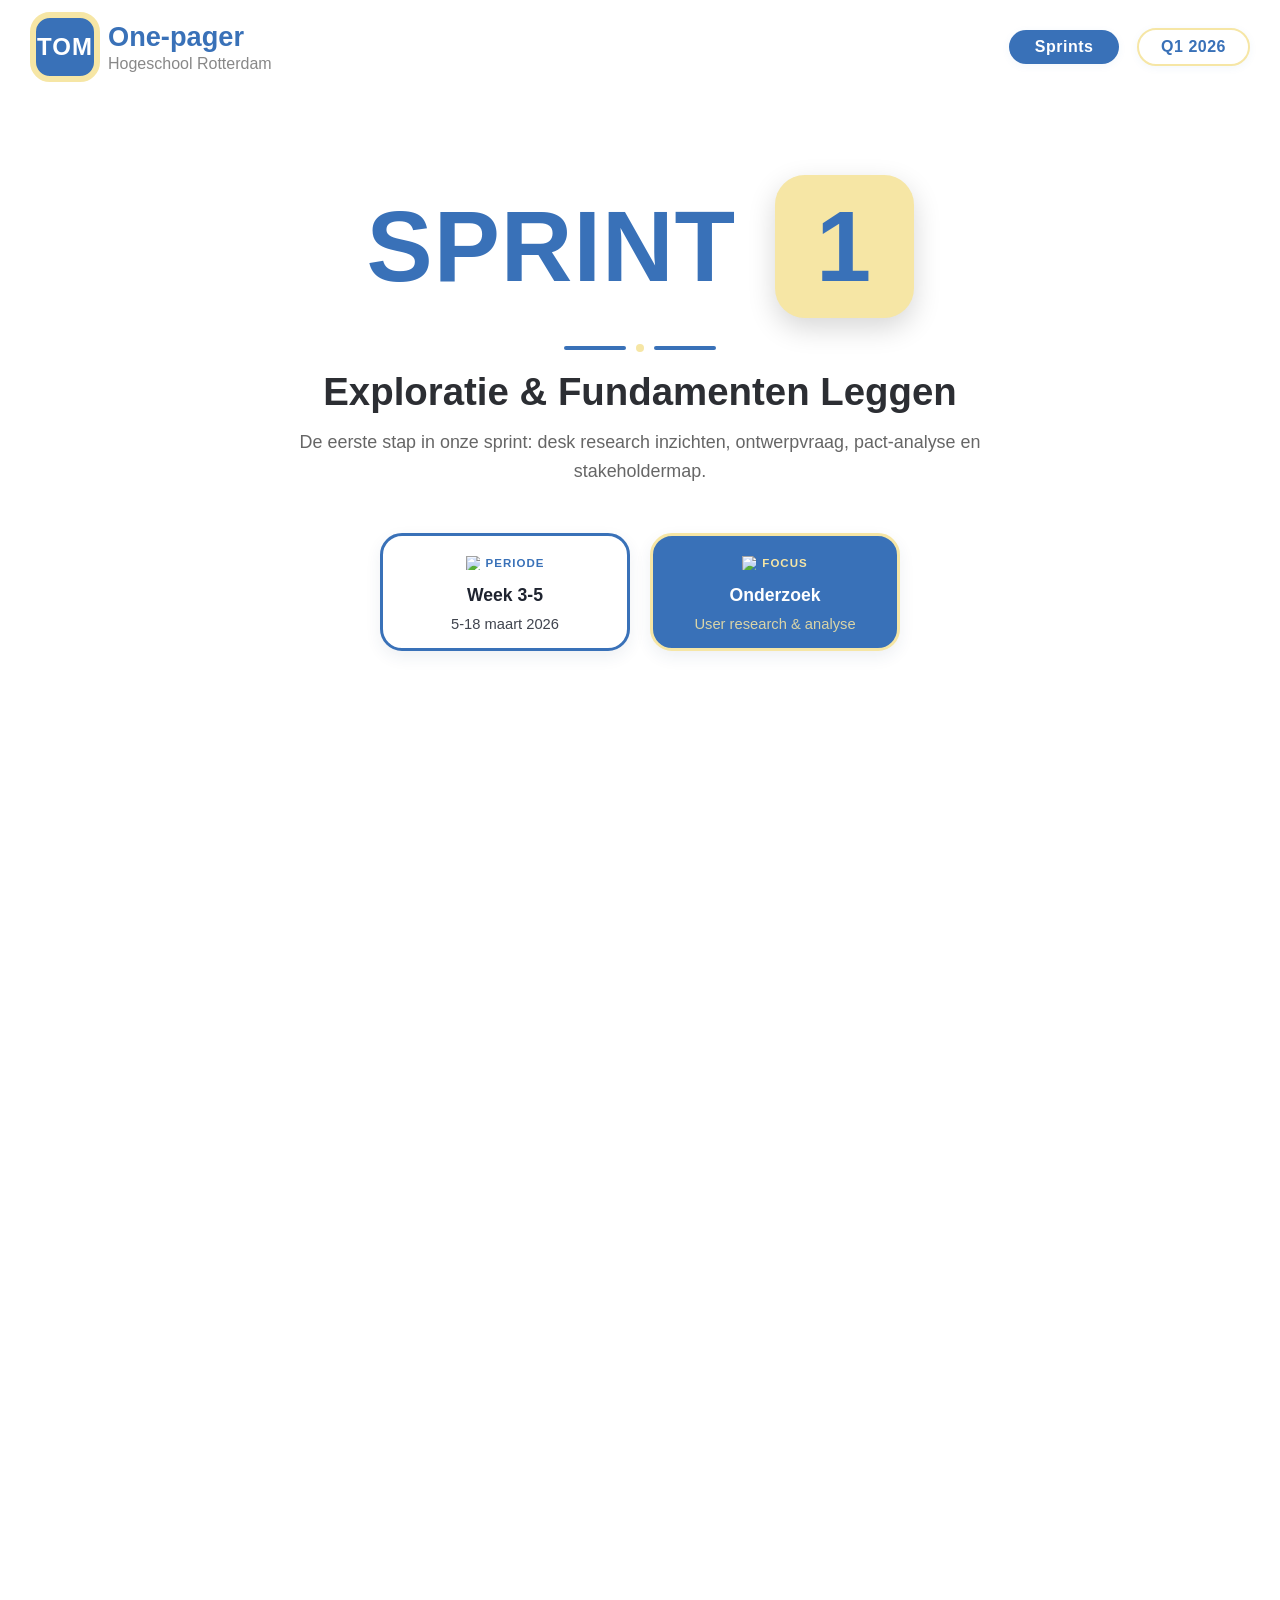
==== Sprints/sprint_1.html @ fa03a31e "footer" ====
<!DOCTYPE html>
<html lang="nl">
<head>
	<meta charset="UTF-8">
	<meta name="viewport" content="width=device-width, initial-scale=1.0">
	<title>Sprint 1</title>
    <script src="../sprint-dropdown.js" defer></script>
    <script src="../header-scroll.js" defer></script>
	<link rel="stylesheet" href="../style.css">
</head>
<body class="sprint-hero-page">
	 <header class="top-header sticky">
            <div class="header-content new-header">
                <a href="../index.html" class="logo-badge">
                    <div class="logo-square">
                        <span class="logo-text">TOM</span>
                    </div>
                </a>
                <div class="header-title-group">
                    <span class="header-title">One-pager</span>
                    <span class="header-subtitle">Hogeschool Rotterdam</span>
                </div>
                <div class="header-badges ">
                    <div class="dropdown">
                        <button class="badge badge-blue" id="sprintDropdownBtn">Sprints</button>
                        <div id="sprintDropdownMenu" class="dropdown-menu">
                            <a href="sprint_1.html" class="dropdown-item">Sprint 1</a>
                            <a href="sprint_2.html" class="dropdown-item">Sprint 2</a>
                            <a href="sprint_3.html" class="dropdown-item">Sprint 3</a>
                            <a href="sprint_4.html" class="dropdown-item">Sprint 4</a>
                            <a href="sprint_5.html" class="dropdown-item">Sprint 5</a>
                        </div>
                    </div>
                    <span class="badge badge-yellow">Q1 2026</span>
                </div>
            </div>
        </header>
    <main>
        <section class="sprint-hero">
            <h1 class="sprint-title">SPRINT <span class="sprint-title-chip">1</span></h1>
            <div class="sprint-divider" aria-hidden="true">
                <span></span>
                <i></i>
                <span></span>
            </div>
            <h2 class="sprint-subtitle">Exploratie &amp; Fundamenten Leggen</h2>
            <p class="sprint-description">De eerste stap in onze sprint: desk research inzichten, ontwerpvraag, pact-analyse en stakeholdermap.</p>

            <div class="sprint-cards">
                <article class="sprint-card sprint-card-period">
                    <p class="sprint-card-label highlight-blue">
                        <img src="../images/icons/Container_afspraken_secondairy.png" alt="Periode icoon" class="sprint-card-label-icon">
                        Periode
                    </p>
                    <p class="sprint-card-value">Week 3-5</p>
                    <p class="sprint-card-note">5-18 maart 2026</p>
                </article>

                <article class="sprint-card sprint-card-focus">
                    <p class="sprint-card-label highlight-yellow">
						<img src="../images/icons/Container_rocket_secondairy.png" alt="Focus icoon" class="sprint-card-label-icon">
						Focus
					</p>
                    <p class="sprint-card-value">Onderzoek</p>
                    <p class="sprint-card-note highlight-yellow">User research &amp; analyse</p>
                </article>
            </div>
        </section>

		<!-- Ontwerpvraag Section -->
		<section class="design-question-section">
			<div class="dq-outer">
				<div class="dq-card">
					<span class="dq-label"><strong>ONTWERPVRAAG</strong></span>
					<p>Hoe kunnen we laaggeletterde migranten, tussen de 25 en 45 jaar, ondersteunen bij het sollicitatieproces?</p>
				</div>
			</div>
		</section>

        <!-- Scope & Sprintdoel Section -->
        <section class="scope-section">
            <h2 class="section-title">Scope & Sprintdoel</h2>

            <div class="scope-grid">
                <div class="scope-card scope-in">
                    <div class="scope-header">
                        <span class="scope-badge in">✔</span>
                        <span class="scope-title">Binnen scope</span>
                    </div>
                    <ul class="scope-list">
                        <li><span class="scope-icon in">✔</span>Functionaliteit A ontwikkelen</li>
                        <li><span class="scope-icon in">✔</span>User research uitvoeren</li>
                        <li><span class="scope-icon in">✔</span>Prototype maken</li>
                        <li><span class="scope-icon in">✔</span>Design systeem opzetten</li>
                    </ul>
                </div>

                <div class="scope-card scope-out">
                    <div class="scope-header">
                        <span class="scope-badge out">✕</span>
                        <span class="scope-title">Buiten scope</span>
                    </div>
                    <ul class="scope-list">
                        <li><span class="scope-icon out">✕</span>Volledige implementatie </li>
                        <li><span class="scope-icon out">✕</span>Backend integratie</li>
                        <li><span class="scope-icon out">✕</span>Marketing materiaal</li>
                        <li><span class="scope-icon out">✕</span>Deployment naar productie</li>
                    </ul>
                </div>
            </div>
        </section>

        <!-- Pactanalyse Section -->
        <section class="pactanalyse-section">
            <h2 class="section-title">Pactanalyse</h2>
            <div class="pactanalyse-image-fullwidth">
                <img src="../Images/Packtanalyse.png" alt="Pactanalyse afbeelding" class="pactanalyse-img-fullwidth">
            </div>
        </section>
    </main>
    
    <!-- Footer -->
    <footer class="footer-info">
        <div class="footer-info-cards">
            <div class="footer-info-card">
                <span class="footer-info-label">TEAMNAAM</span>
                <span class="footer-info-value">Team TOM</span>
            </div>
            <div class="footer-info-card">
                <span class="footer-info-label">OPDRACHT</span>
                <span class="footer-info-value">Digitale Sociale Innovatie</span>
            </div>
            <div class="footer-info-card">
                <span class="footer-info-label">CONTACT</span>
                <span class="footer-info-value">Fanuel Hadgu - 1087006@hr.nl</span>
            </div>
        </div>
    </footer>
</body>
</html>
---- style.css ----
/* Footer info cards */
.footer-info {
    width: 100%;
    display: flex;
    justify-content: center;
    align-items: flex-end;
    margin: 60px 0 0 0;
    background: #f7f7f9;
    padding: 40px 0 30px 0;
    box-sizing: border-box;
}
.footer-info-cards {
    display: flex;
    gap: 10vw;
    justify-content: center;
    align-items: stretch;
    width: 100%;
    max-width: 1100px;
}
.footer-info-card {
    background: #fff;
    border: 2px solid #3971B8;
    border-radius: 18px;
    box-shadow: 0 2px 12px rgba(57,113,184,0.08);
    padding: 14px 22px 12px 22px;
    min-width: 170px;
    flex: 1 1 0;
    display: flex;
    flex-direction: column;
    align-items: flex-start;
    justify-content: center;
    font-size: 1.05rem;
    position: relative;
    transition: box-shadow 0.2s;
    max-width: 220px;
}
@media (max-width: 900px) {
    .footer-info-cards {
        flex-direction: column;
        gap: 18px;
        align-items: center;
    }
    .footer-info-card {
        min-width: 180px;
        width: 100%;
        max-width: 500px;
        align-items: center;
        text-align: center;
    }
}

.footer-info-label {
    font-size: 0.92rem;
    color: #3971B8;
    font-weight: 700;
    letter-spacing: 1px;
    text-transform: uppercase;
    margin-bottom: 6px;
    display: block;
}
.footer-info-value {
    color: #222;
    font-weight: 500;
    margin-bottom: 0;
}
@media (max-width: 900px) {
    .footer-info-cards {
        flex-direction: column;
        gap: 18px;
        align-items: center;
    }
    .footer-info-card {
        min-width: 180px;
        width: 100%;
        align-items: center;
        text-align: center;
    }
}
/* Pactanalyse image full width */
.pactanalyse-image-fullwidth {
    width: 100%;
    display: flex;
    justify-content: center;
    align-items: center;
    background: #f5f5f5;
    padding: 0;
    margin: 40px 0 60px 0;
    box-sizing: border-box;
}
.pactanalyse-img-fullwidth {
    width: 100%;
    max-width: 900px;
    height: auto;
    display: block;
    border-radius: 16px;
    box-shadow: 0 4px 24px rgba(0,0,0,0.12);
    transition: box-shadow 0.2s;
}
.pactanalyse-img-fullwidth:hover {
    box-shadow: 0 8px 32px rgba(0,0,0,0.18);
}
/* Pactanalyse image groot en centraal */
.pactanalyse-image-wrapper.pactanalyse-image-large {
    display: flex;
    justify-content: center;
    align-items: center;
    margin: 40px 0 60px 0;
}
.pactanalyse-img-large {
    max-width: 900px;
    width: 100%;
    height: auto;
    box-shadow: 0 4px 24px rgba(0,0,0,0.12);
    border-radius: 16px;
    transition: box-shadow 0.2s;
}
.pactanalyse-img-large:hover {
    box-shadow: 0 8px 32px rgba(0,0,0,0.18);
}
/* Pactanalyse Section Styling */
.pactanalyse-section {
    width: 100%;
    margin: 80px auto 0 auto;
    display: flex;
    flex-direction: column;
    align-items: center;
}
.pactanalyse-flex {
    display: flex;
    gap: 2rem;
    align-items: center;
    flex-wrap: wrap;
    width: 100%;
    justify-content: center;
}

.pactanalyse-image-wrapper {
    flex: 1 1 350px;
    min-width: 250px;
    max-width: 480px;
    text-align: right;
}
.pactanalyse-image-wrapper img {
    max-width: 100%;
    height: auto;
    box-shadow: 0 2px 12px rgba(0,0,0,0.08);
    border-radius: 8px;
}
@media (max-width: 900px) {
    .pactanalyse-flex {
        flex-direction: column;
        align-items: stretch;
    }
    .pactanalyse-image-wrapper, .pactanalyse-text {
        max-width: 100%;
        text-align: center;
    }
}
* {
    margin: 0;
    padding: 0;
    box-sizing: border-box;
}

body {
    font-family: -apple-system, BlinkMacSystemFont, 'Segoe UI', Roboto, Oxygen, Ubuntu, Cantarell, sans-serif;
    background: linear-gradient(135deg, #f5f5f5 0%, #fff 100%);
    min-height: 100vh;
    display: flex;
    flex-direction: column;
    align-items: center;
}


.top-header {
    width: 100%;
    margin-bottom: auto;
    background: transparent;
    margin-top: 0;
    transition: background 0.3s, box-shadow 0.3s;
}

.top-header.scrolled {
    background: rgba(235, 234, 234, 0.96);
    box-shadow: 0 2px 12px rgba(0,0,0,0.08);
}

.sticky {
  position: fixed;
  top: 0;
  width: 100%;
  padding: 12px 30px 0px 30px;
  z-index: 2;
}

.header-content.new-header {
    display: flex;
    align-items: center;
    justify-content: flex-start;
    padding: 0 0 24px 0;
    position: relative;
}

.logo-badge {
    display: flex;
    align-items: center;
    text-decoration: none;
}

.logo-square {
    width: 70px;
    height: 70px;
    background: #3971B8;
    border-radius: 20px;
    display: flex;
    align-items: center;
    justify-content: center;
    border: 6px solid #f6e6a5;
    box-sizing: border-box;
    margin-right: 8px;
}

.logo-text {
    color: #fff;
    font-size: 1.5rem;
    font-weight: 700;
    letter-spacing: 1px;
    font-family: inherit;
}

.header-title-group {
    display: flex;
    flex-direction: column;
    justify-content: center;
    margin-right: 32px;
}

.header-title {
    color: #3971B8;
    font-size: 1.7rem;
    font-weight: 700;
    margin-bottom: 0px;
}

.header-subtitle {
    color: #888;
    font-size: 1rem;
    margin-top: 2px;
}

.header-badges {
    display: flex;
    align-items: center;
    gap: 18px;
    margin-left: auto;
}

.dropdown-nav {
    display: inline-flex;
    vertical-align: middle;
}

.badge {
    padding: 8px 22px;
    border-radius: 22px;
    font-size: 1rem;
    font-weight: 600;
    min-width: 110px;
    box-shadow: 0 2px 8px rgba(57,113,184,0.06);
    letter-spacing: 0.5px;
    border: none;
}
.badge-blue {
    background: #3971B8;
    color: #fff;
    border: none;
}
.badge-yellow {
    background: #fff;
    color: #3971B8;
    border: 2px solid #f6e6a5;
}

/* Dropdown menu styling */
.dropdown-nav {
    position: absolute;
    top: 30px;
    right: 60px;
    z-index: 10;
}
.dropbtn {
    background-color: #3971B8;
    color: white;
    padding: 10px 18px;
    font-size: 16px;
    border: none;
    border-radius: 6px;
    cursor: pointer;
    font-weight: 600;
    box-shadow: 0 2px 8px rgba(57,113,184,0.08);
    transition: background 0.2s;
}
.dropbtn:hover, .dropbtn:focus {
    background-color: #285185;
}
.dropdown-content {
    display: none;
    position: absolute;
    background-color: #fff;
    min-width: 160px;
    box-shadow: 0 8px 16px rgba(57,113,184,0.12);
    border-radius: 6px;
    right: 0;
    margin-top: 8px;
}
.dropdown-content a {
    color: #3971B8;
    padding: 12px 16px;
    text-decoration: none;
    display: block;
    border-radius: 6px;
    transition: background 0.2s;
}
.dropdown-content a:hover {
    background-color: #f0f4fa;
}
.dropdown-nav:hover .dropdown-content, .dropdown-nav:focus-within .dropdown-content {
    display: block;
}


/* Oude logo-styling verwijderd, want vervangen door logo-square */

.header-text h2 {
    font-size: 32px;
    color: #3971B8;
    margin: 0;
    font-weight: 700;
}

.header-text p {
    font-size: 18px;
    color: #666;
    margin: 2px 0 0 0;
}

.hero-section {
    max-width: 750px;
    width: 100%;
    text-align: center;
    animation: fadeIn 0.6s ease-in-out;
    flex: 1;
    display: flex;
    flex-direction: column;
    align-items: center;
    justify-content: center;
    margin-top: 5%;
}
/* product vision styling */
.product-vision {
    max-width: 1100px;
    width: 100%;
    margin: 100px auto;
}

.pv-header {
    display: flex;
    align-items: baseline;
    gap: 12px;
    margin-bottom: 20px;
}

.pv-sprint {
    background: #f6e6a5;
    color: #222;
    font-weight: 600;
    padding: 4px 10px;
    border-radius: 8px;
    font-size: 14px;
}

/* Informational box with blue border used under Productvisie */
.info-box {
  background: #fff;
  border: 2px solid #3971B8;
  border-radius: 12px;
  padding: 25px 30px;
  color: #333;
  line-height: 1.8;
  margin-top: 18px;
  box-shadow: 0 6px 18px rgba(57,113,184,0.06);
}

.info-box .box-header {
  display: inline-block;
  color: #3971B8;
  font-weight: 700;
  padding: 0;
  margin-bottom: 12px;
}

.info-box .box-header::before {
  content: '';
  display: inline-block;
  width: 10px;
  height: 10px;
  background-color: #3971B8;
  border-radius: 50%;
  margin-right: 8px;
  vertical-align: middle;
}

.info-box .box-header.yellow-dot::before {
  background-color: #f5c842;
}

.info-box .box-header.with-arrow::before {
  content: '→';
  font-size: 18px;
  width: auto;
  height: auto;
  background-color: transparent;
  border-radius: 0;
  margin-right: 10px;
  color: #3971B8;
  vertical-align: text-bottom;
}

.info-boxes-grid {
  display: grid;
  grid-template-columns: 1fr 1fr;
  grid-template-rows: auto auto;
  gap: 40px;
  margin-bottom: 0;
}

.info-boxes-grid .info-box:first-child {
  grid-column: 1;
  grid-row: 1 / 3;
}

.info-boxes-grid .info-box:nth-child(2) {
  grid-column: 2;
  grid-row: 1;
}

.info-boxes-grid .info-box:nth-child(3) {
  grid-column: 2;
  grid-row: 2;
}

/* Scope & Sprintdoel Section */
.scope-section {
    max-width: 1100px;
    width: 100%;
    margin: 80px auto;
    text-align: center;
}

.scope-grid {
    display: grid;
    grid-template-columns: repeat(2, 1fr);
    gap: 32px;
    margin-top: 30px;
}

.scope-card {
    background: #fff;
    border: 2px solid;
    border-radius: 20px;
    padding: 28px 30px;
    box-shadow: 0 6px 18px rgba(57, 113, 184, 0.06);
}

.scope-card.scope-in {
    border-color: #3971B8;
}

.scope-card.scope-out {
    border-color: #d9d9d9;
}

.scope-header {
    display: flex;
    align-items: center;
    margin-bottom: 18px;
}

.scope-title {
    font-size: 1.6rem;
    font-weight: 700;
    margin-left: 5px;
}

.scope-badge {
    display: inline-flex;
    align-items: center;
    justify-content: center;
    width: 36px;
    height: 36px;
    border-radius: 12px;
    font-weight: 700;
    font-size: 1rem;
}

.scope-badge.in {
    background: #3971B8;
    color: #fff;
}

.scope-badge.out {
    background: #f5f5f5;
    color: #666;
}

.scope-list {
    list-style: none;
    padding: 0;
    margin: 0;
    display: flex;
    flex-direction: column;
    gap: 14px;
}

.scope-list li {
    display: flex;
    align-items: flex-start;
    gap: 12px;
    font-weight: 600;
    color: #333;
}

.scope-icon {
    display: inline-flex;
    align-items: center;
    justify-content: center;
    width: 24px;
    height: 24px;
    border-radius: 25px;
    font-size: 0.9rem;
    flex-shrink: 0;
}

.scope-icon.in {
    background: rgba(57, 113, 184, 0.15);
    color: #3971B8;
}

.scope-icon.out {
    background: rgba(0, 0, 0, 0.05);
    color: #999;
}

@media (max-width: 820px) {
    .scope-grid {
        grid-template-columns: 1fr;
    }
}

/* Randvoorwaarden Section */
.randvoorwaarden-section {
    max-width: 1100px;
    width: 100%;
    margin: 110px auto 40px;
    text-align: center;
}

.randvoorwaarden-shell {
    border: 3px solid #3971B8;
    border-radius: 34px;
    padding: 36px;
    background: #fff;
    position: relative;
    z-index: 1;
}

.randvoorwaarden-grid {
    display: grid;
    grid-template-columns: 1fr 1fr;
    gap: 20px;
}

.randvoorwaarden-item {
    min-height: 86px;
    border-radius: 18px;
    border: 2px solid #d9d9d9;
    background: #fafafa;
    display: flex;
    align-items: center;
    padding: 18px;
    text-align: left;
}

.randvoorwaarden-item.is-filled {
    background: #fff;
}

.randvoorwaarden-item.is-empty {
    justify-content: flex-start;
}

.rv-icon-box {
    width: 44px;
    height: 44px;
    border-radius: 12px;
    background: #3971B8;
    color: #fff;
    display: inline-flex;
    align-items: center;
    justify-content: center;
    flex-shrink: 0;
    margin-right: 12px;
}

.rv-icon-box svg {
    width: 23px;
    height: 23px;
}

.randvoorwaarden-item p {
    font-size: 1.05rem;
    line-height: 1.55;
    color: #666;
    margin: 0;
    max-width: 85%;
}

@media (max-width: 900px) {
    .randvoorwaarden-grid {
        grid-template-columns: 1fr;
    }

    .randvoorwaarden-shell {
        padding: 24px;
    }
}

/* Dropdown styling */
.dropdown {
    display: inline-block;
    position: relative;
}

.dropdown-menu {
    position: absolute;
    left: 0;
    top: 100%;
    min-width: 110px;
    z-index: 1000;
    border-radius: 8px;
    overflow: hidden;
    font-weight: 600;
}

.dropdown-item {
    display: flex;
    align-items: center;
    justify-content: center;
    text-align: center;
    padding: 8px 16px;
    background: #3971B8;
    color: #fff;
    text-decoration: none;
    margin-top: 5px;
    border-radius: 25px;
    opacity: 0;
    transform: translateY(-10px);
    transition: opacity 0.35s cubic-bezier(0.4, 2, 0.6, 1), transform 0.35s cubic-bezier(0.4, 2, 0.6, 1);
}

.dropdown-item.show {
    opacity: 1;
    transform: translateY(0);
}

.icon-wrap {
    width: 80px;
    height: 80px;
    background: #4a6cf7;
    border-radius: 16px;
    display: flex;
    align-items: center;
    justify-content: center;
    overflow: hidden;
}

.icon-wrap img {
    width: 100%;
    height: 100%;
    object-fit: cover;
}

.rv-icon-box img {
    width: 40px;
    height: 40px;
    object-fit: contain;
}

@keyframes fadeIn {
    from {
        opacity: 0;
        transform: translateY(20px);
    }
    to {
        opacity: 1;
        transform: translateY(0);
    }
}

html, body {
    min-height: 100vh;
    height: 100%;
    overflow-y: auto;
}

body {
    font-family: -apple-system, BlinkMacSystemFont, 'Segoe UI', Roboto, Oxygen, Ubuntu, Cantarell, sans-serif;
    background: linear-gradient(135deg, #f5f5f5 0%, #fff 100%);
    min-height: 100vh;
    display: flex;
    flex-direction: column;
    padding: 40px 0 0 0;
    align-items: center;
}

.hero-section .badge {
    color: white;
    padding: 12px 30px;
    border-radius: 25px;
    font-size: 18px;
    font-weight: 600;
    margin-bottom: 40px;
    letter-spacing: 0.5px;
}

.main-title {
    font-size: 90px;
    font-weight: 700;
    color: #222;
    margin-bottom: 40px;
    line-height: 1.1;
}

.main-title .highlight {
    color: #3971B8;
}

.cta-button {
    display: inline-block;
    background-color: #F6E6A5;
    color: #222;
    padding: 20px 80px;
    border-radius: 15px;
    font-size: 22px;
    font-weight: 600;
    margin-bottom: 50px;
    box-shadow: 0 4px 15px rgba(253, 216, 53, 0.3);
}

.intro-text {
    color: #666;
    font-size: 20px;
    line-height: 1.8;
    max-width: 600px;
    margin: 0 auto;
}

.section {
      max-width: 1200px;
      text-align: center;
      margin-top: 22%;
    }
 
    .section-title {
      font-size: 3rem;
      font-weight: 800;
      color: #3971B8;
      margin-bottom: 16px;
    }
 
    .section-title .star {
      color: #f5c842;
      font-size: 1.8rem;
      vertical-align: middle;
    }
 
    .section-subtitle {
      font-size: 1.2rem;
      color: #555;
      margin-bottom: 60px;
      font-weight: 400;
    }
 
    .team-grid {
      display: grid;
      grid-template-columns: repeat(3, 1fr);
      gap: 40px;
    }
 
    .team-card {
      background: #fff;
      border: 2px solid #3971B8;
      border-radius: 18px;
      padding: 60px 100px 50px;
      display: flex;
      flex-direction: column;
      align-items: center;
      gap: 18px;
      box-shadow: 0 4px 18px rgba(74, 108, 247, 0.08);
      transition: transform 0.2s ease, box-shadow 0.2s ease;
    }
 
    .team-card:hover {
      transform: translateY(-4px);
      box-shadow: 0 10px 30px rgba(74, 108, 247, 0.15);
    }
 
    .avatar {
      width: 140px;
      height: 140px;
      border-radius: 50%;
      background-color: #3971B8;
      overflow: hidden;
      display: flex;
      align-items: center;
      justify-content: center;
      flex-shrink: 0;
    }
 
    .avatar img {
      width: 100%;
      height: 100%;
      object-fit: cover;
      border-radius: 50%;
    }
 
    .avatar .fallback-icon {
      display: none;
      width: 40px;
      height: 40px;
    }
 
    .avatar.no-img .fallback-icon {
      display: block;
    }
 
    .member-name {
      font-size: 1.3rem;
      font-weight: 800;
      color: #3971B8;
    }
 
    .member-role {
      font-size: 1.1rem;
      color: #666;
      font-weight: 500;
    }
 
    @media (max-width: 680px) {
      .team-grid { grid-template-columns: repeat(2, 1fr); }
    }

/* ontwerpvraag section container */
.design-question-section {
    max-width: 900px;
    min-width: 650px;
    margin: 80px auto;
    text-align: left;
}

/* outer yellow wrapper */
.dq-outer {
    background: #f6e6a5;
    border-radius: 40px;
    padding: 15px;
    position: relative;
    rotate: calc(1deg);
}

/* blue inner card */
.dq-card {
    position: relative;
    background: #3971B8;
    color: #fff;
    border-radius: 20px;
    padding: 40px 28px;
    overflow: hidden;
    rotate: calc(-1deg);
}

.dq-label {
    position: absolute;
    top: 12px;
    left: 16px;
    background: #f6e6a5;
    color: #3971B8;
    padding: 4px 10px;
    font-size: 0.75rem;
    text-transform: uppercase;
    border-radius: 10px;
}

.dq-card p {
    margin: 0;
    font-size: 1.2rem;
    line-height: 1.8;
    margin-top: 20px;
}
 
    @media (max-width: 420px) {
      .team-grid { grid-template-columns: 1fr; }
    }

/* Responsive Design */
@media (max-width: 768px) {
    .main-title {
        font-size: 48px;
    }
    
    .cta-button {
        padding: 14px 32px;
        font-size: 16px;
    }
    
    .intro-text {
        font-size: 15px;
    }
}

@media (max-width: 480px) {
    .main-title {
        font-size: 36px;
    }
    
    .badge {
        font-size: 12px;
        padding: 6px 16px;
    }
    
    .cta-button {
        padding: 12px 24px;
        font-size: 14px;
    }
    
    .intro-text {
        font-size: 14px;
    }
}

/* Teamwaarden Section */
.values-section {
    max-width: 1200px;
    width: 100%;
    text-align: center;
    margin: 120px auto;
}

.title-underline {
    width: 80px;
    height: 5px;
    background: #F6E6A5;
    border-radius: 2px;
    margin: 15px auto 60px;
}

.values-grid {
    display: grid;
    grid-template-columns: repeat(5, 1fr);
    gap: 32px;
}

.value-card {
    border: 2px solid #3971B8;
    border-radius: 18px;
    padding: 35px 20px 32px;
    display: flex;
    flex-direction: column;
    align-items: center;
    gap: 16px;
    background: #fff;
    box-shadow: 0 4px 18px rgba(74, 108, 247, 0.08);
    transition: transform 0.2s ease, box-shadow 0.2s ease;
}

.value-card:hover {
    transform: translateY(-4px);
    box-shadow: 0 10px 28px rgba(74, 108, 247, 0.15);
}

.icon-wrap {
    width: 80px;
    height: 80px;
    border-radius: 16px;
    overflow: hidden;
    flex-shrink: 0;
    background: #eef1ff;
}

.icon-wrap img {
    width: 100%;
    height: 100%;
    object-fit: cover;
    display: block;
}

.value-name {
    font-size: 1.1rem;
    font-weight: 800;
    color: #3971B8;
}

.value-desc {
    font-size: 0.95rem;
    color: #666;
    font-weight: 500;
    line-height: 1.6;
    text-align: center;
}

@media (max-width: 1000px) {
    .values-grid { grid-template-columns: repeat(4, 1fr); }
}

@media (max-width: 780px) {
    .values-grid { grid-template-columns: repeat(3, 1fr); }
}

/* Sprint 1 hero layout */
body.sprint-hero-page {
    background: #ffffff;
}


.sprint-hero {
    max-width: 980px;
    width: 100%;
    text-align: center;
    animation: fadeIn 0.6s ease-in-out;
    flex: 1;
    display: flex;
    flex-direction: column;
    align-items: center;
    justify-content: center;
    margin-top: 15vh;
    margin-bottom: 30vh;
}

.sprint-title {
    margin: 0;
    color: #3971b8;
    font-size: clamp(3rem, 12vw, 6.2rem);
    font-weight: 800;
    letter-spacing: 1px;
    line-height: 1;
}

.sprint-title-chip {
    display: inline-flex;
    align-items: center;
    justify-content: center;
    min-width: 1.4em;
    padding: 0.22em 0.34em;
    margin-left: 0.1em;
    background: #f6e6a5;
    border-radius: 0.3em;
    box-shadow: 0 10px 28px rgba(0, 0, 0, 0.16);
}

.sprint-divider {
    margin: 26px auto 18px;
    display: inline-flex;
    align-items: center;
    gap: 10px;
}

.sprint-divider span {
    display: block;
    width: 62px;
    height: 4px;
    border-radius: 4px;
    background: #3971b8;
}

.sprint-divider i {
    display: block;
    width: 8px;
    height: 8px;
    border-radius: 50%;
    background: #f6e6a5;
}

.sprint-subtitle {
    margin: 0;
    font-size: clamp(1.8rem, 3vw, 2.6rem);
    color: #2c2e33;
    font-weight: 700;
}

.sprint-description {
    margin: 14px auto 0;
    max-width: 760px;
    color: #666;
    font-size: 1.12rem;
    line-height: 1.6;
}

.sprint-cards {
    margin: 48px auto 0;
    max-width: 900px;
    display: flex;
    justify-content: space-between;
    align-items: stretch;
    gap: 20px;
}

.sprint-card {
    width: 250px;
    border-radius: 22px;
    padding: 20px 20px 16px;
    box-shadow: 0 6px 16px rgba(35, 64, 101, 0.08);
}

.sprint-card-period {
    background: #ffffff;
    border: 3px solid #3971b8;
    color: #1f2430;
}

.sprint-card-focus {
    background: #3971b8;
    border: 3px solid #f6e6a5;
    color: #ffffff;
}

.sprint-card-label {
    display: inline-flex;
    align-items: center;
    gap: 6px;
    text-transform: uppercase;
    letter-spacing: 1px;
    font-size: 0.72rem;
    font-weight: 700;
    margin: 0 0 10px;
}

.sprint-card-label-icon {
    width: 14px;
    height: 14px;
    object-fit: contain;
}

.sprint-card-value {
    margin: 0;
    font-size: 1.1rem;
    font-weight: 700;
    line-height: 1.1;
}

.sprint-card-note {
    margin: 10px 0 0;
    font-size: 0.92rem;
    opacity: 0.85;
}

.highlight-blue {
    color: #3971b8;
}

.highlight-yellow {
    color: #f6e6a5;
}

@media (max-width: 860px) {
    .sprint-main {
        padding-top: 150px;
    }

    .sprint1-cards {
        justify-content: center;
        flex-wrap: wrap;
    }
}

@media (max-width: 560px) {
    body.sprint1-page {
        padding: 28px 16px 0;
    }

    .sprint-main {
        padding-top: 130px;
    }

    .sprint1-card {
        width: min(100%, 320px);
    }

    .sprint1-description {
        font-size: 1rem;
    }

    .sprint1-card-value {
        font-size: 1.7rem;
    }
}

@media (max-width: 500px) {
    .values-grid { grid-template-columns: repeat(2, 1fr); }
}

/* Samenwerking Section */
.collaboration-section {
    max-width: 1000px;
    width: 100%;
    text-align: center;
    margin: 120px auto;
}

.outer-card {
    border: 2px solid #3971B8;
    border-radius: 20px;
    padding: 48px;
    background: #fff;
}

.items-grid {
    display: grid;
    grid-template-columns: 1fr 1fr;
    gap: 30px;
}

.item-card {
    border: 1.5px solid #d0d8f5;
    border-radius: 14px;
    padding: 24px 28px;
    display: flex;
    align-items: center;
    gap: 20px;
    text-align: left;
    background: #fff;
    transition: box-shadow 0.2s ease;
}

.item-card:hover {
    box-shadow: 0 4px 16px rgba(74, 108, 247, 0.12);
}

.item-card .icon-wrap {
    width: 44px;
    height: 44px;
    border-radius: 10px;
    overflow: hidden;
    flex-shrink: 0;
    background: #eef1ff;
}

.item-card .icon-wrap img {
    width: 100%;
    height: 100%;
    object-fit: cover;
}

/* User Persona Section */
.user-persona-section {
    max-width: 1200px;
    width: 100%;
    margin: 100px auto 80px;
    position: relative;
}

/* Slideshow Container */
.persona-slideshow-container {
    position: relative;
    width: 100%;
    display: flex;
    align-items: center;
    gap: 20px;
    margin-top: 40px;
    padding: 0 80px;
}

.persona-slide {
    display: none;
    width: 100%;
}

.persona-slide.fade-in {
    display: block;
    animation: fadeIn 0.5s ease-in-out;
}

.persona-slide.fade-out {
    display: none;
}

@keyframes fadeIn {
    from {
        opacity: 0;
    }
    to {
        opacity: 1;
    }
}

/* Navigation Arrows */
.persona-arrow {
    position: absolute;
    top: 50%;
    transform: translateY(-50%);
    font-size: 2rem;
    padding: 12px 20px;
    background: #3971B8;
    color: white;
    border: none;
    border-radius: 8px;
    cursor: pointer;
    z-index: 100;
    transition: all 0.3s ease;
}

.persona-arrow:hover {
    background: #2d5a8f;
    transform: translateY(-50%) scale(1.1);
}

.persona-prev {
    left: -70px;
}

.persona-next {
    right: -70px;
}

/* Dots/Indicators */
.persona-dots {
    text-align: center;
    margin-top: 30px;
    display: flex;
    justify-content: center;
    gap: 12px;
}

.dot {
    cursor: pointer;
    width: 12px;
    height: 12px;
    border-radius: 50%;
    background: #d9d9d9;
    transition: all 0.3s ease;
}

.dot.active {
    background: #3971B8;
    transform: scale(1.2);
}

.dot:hover {
    background: #a0a0a0;
}

/* Persona Container */
.persona-container {
    display: flex;
    gap: 48px;
    margin-top: 0;
    background: #fff;
    border-radius: 24px;
    padding: 36px;
    box-shadow: 0 4px 20px rgba(57, 113, 184, 0.08);
    width: 100%;
}

.persona-left {
    flex: 0 0 280px;
    display: flex;
    flex-direction: column;
    align-items: center;
    gap: 24px;
}

.persona-avatar {
    width: 120px;
    height: 120px;
    border-radius: 50%;
    background: linear-gradient(135deg, #f0f4fa 0%, #e8eef9 100%);
    display: flex;
    align-items: center;
    justify-content: center;
    border: 3px solid #3971B8;
}

.persona-avatar svg {
    width: 70px;
    height: 70px;
}

.persona-info-card {
    background: #fff;
    border: 2px solid #3971B8;
    border-radius: 16px;
    padding: 20px 24px;
    width: 100%;
    text-align: left;
}

.info-label {
    font-size: 1.1rem;
    font-weight: 700;
    color: #3971B8;
    margin-bottom: 16px;
}

.info-details {
    display: flex;
    flex-direction: column;
    gap: 10px;
}

.detail-row {
    display: flex;
    flex-direction: column;
    gap: 4px;
}

.detail-label {
    font-size: 0.75rem;
    font-weight: 700;
    color: #3971B8;
    text-transform: uppercase;
    letter-spacing: 0.5px;
}

.detail-value {
    font-size: 0.95rem;
    color: #333;
    font-weight: 500;
}

.persona-right {
    flex: 1;
    display: flex;
    flex-direction: column;
    gap: 24px;
}

.persona-card {
    background: #fff;
    border-radius: 16px;
    padding: 20px 24px;
    border: 2px solid #ddd;
    transition: all 0.2s ease;
}

.persona-card-header {
    display: flex;
    align-items: center;
    gap: 10px;
    margin-bottom: 14px;
    font-weight: 700;
    font-size: 1.05rem;
    color: #fff;
    padding: 12px 16px;
    margin: -20px -24px 14px -24px;
    border-radius: 14px 14px 0 0;
}

.persona-card-header.blue {
    background: #3971B8;
}

.persona-card-header.green {
    background: #3971B8;
}

.persona-card-header.red {
    background: #3971B8;
}

.persona-card-header.teal {
    background: #3971B8;
}

.persona-card-header.dark-blue {
    background: #3971B8;
}

.card-icon {
    font-size: 1.2rem;
}

.card-title {
    font-size: 1.05rem;
}

.achtergrond-card {
    border-color: #3971B8;
}

.behoeften-card {
    border-color: #3971B8;
}

.tech-card {
    border-color: #3971B8;
}

.pijnpunten-card {
    border-color: #3971B8;
}

.plezier-card {
    border-color: #3971B8;
}

.gedrag-card {
    border-color: #3971B8;
    background: #3971B8;
}

.persona-card p {
    color: #555;
    line-height: 1.6;
    font-size: 0.95rem;
}

.persona-list {
    list-style: none;
    padding: 0;
    margin: 0;
    display: flex;
    flex-direction: column;
    gap: 10px;
}

.persona-list li {
    color: #333;
    font-size: 0.95rem;
    padding-left: 20px;
    position: relative;
}

.persona-list li::before {
    content: '•';
    position: absolute;
    left: 0;
    font-weight: bold;
    color: currentColor;
}

.persona-list.behaviors li {
    color: #fff;
}

.persona-list.behaviors li::before {
    color: rgba(255, 255, 255, 0.8);
}

.persona-row {
    display: grid;
    grid-template-columns: 1fr 1fr;
    gap: 20px;
}

.gedrag-card {
    grid-column: 1 / -1;
    padding: 20px 24px;
}

.gedrag-card .persona-card-header {
    margin-bottom: 16px;
    padding: 12px 16px;
}

@media (max-width: 1024px) {
    .persona-arrow {
        padding: 10px 14px;
        font-size: 1.5rem;
    }

    .persona-prev {
        left: -55px;
    }

    .persona-next {
        right: -55px;
    }

    .persona-slideshow-container {
        gap: 15px;
        padding: 0 65px;
    }

    .persona-container {
        flex-direction: column;
        gap: 32px;
    }

    .persona-left {
        flex: 1;
        flex-direction: row;
        justify-content: flex-start;
        gap: 32px;
    }

    .persona-info-card {
        flex: 1;
        min-width: 200px;
    }

    .persona-right {
        width: 100%;
    }
}

@media (max-width: 768px) {
    .persona-arrow {
        padding: 8px 12px;
        font-size: 1.2rem;
    }

    .persona-prev {
        left: 0;
    }

    .persona-next {
        right: 0;
    }

    .persona-slideshow-container {
        padding: 0 50px;
        gap: 12px;
    }

    .persona-arrow:hover {
        transform: translateY(-50%);
    }

    .persona-container {
        padding: 24px;
    }

    .persona-row {
        grid-template-columns: 1fr;
    }

    .persona-left {
        flex-direction: column;
        gap: 24px;
    }

    .persona-avatar {
        width: 100px;
        height: 100px;
    }

    .persona-avatar svg {
        width: 60px;
        height: 60px;
    }

    .dot {
        width: 10px;
        height: 10px;
    }
}

.item-card .icon-wrap img {
    width: 100%;
    height: 100%;
    object-fit: cover;
}

.item-text {
    font-size: 1rem;
    color: #333;
    font-weight: 600;
    line-height: 1.5;
}

@media (max-width: 520px) {
    .items-grid { grid-template-columns: 1fr; }
    .outer-card { padding: 24px; }
}

/* Vierkant Background */
.vierkant-background {
    width: 350px;
    height: 350px;
    background-color: #3971B8;
    z-index: -1;
    pointer-events: none;
    opacity: 0.1;
    position: absolute;
    right: 0;
    top: 55vh;
    transform: translateY(-50%);
}

.vierkant-background-2 {
    width: 250px;
    height: 250px;
    background-color: #F6E6A5;
    z-index: -1;
    pointer-events: none;
    border-radius: 100px 0 0 0;
    opacity: 0.3;
    position: absolute;
    left: 0;
    margin-left: 10px;
    top: 40vh;
    transform: translateY(-50%);
}

/* Sprints Section */
.sprints-section {
    .sprints-subtitle {
        font-size: 16px;
        color: #e0e6f6;
        text-align: center;
        margin-bottom: 30px;
        margin-top: -10px;
        font-weight: 400;
        letter-spacing: 0.02em;
    }
    width: 100vw;
    margin: 100px calc(-50vw + 50%);
    background: linear-gradient(135deg, #3971B8 0%, #2d5a8f 100%);
    border-radius: 12px;
    padding: 50px 40px 0 40px;
    color: white;
    margin-bottom: 0;
}

.sprints-title-dropdown {
    display: flex;
    justify-content: center;
    margin-bottom: 40px;
}

.sprints-dropdown {
    padding: 0;
    font-size: 32px;
    font-weight: 700;
    border: none;
    background: none;
    color: white;
    cursor: pointer;
    transition: all 0.3s ease;
    appearance: none;
    -webkit-appearance: none;
    -moz-appearance: none;
    padding-right: 30px;
    background-image: url("data:image/svg+xml,%3Csvg xmlns='http://www.w3.org/2000/svg' width='20' height='20' viewBox='0 0 24 24' fill='none' stroke='white' stroke-width='2'%3E%3Cpolyline points='6 9 12 15 18 9'%3E%3C/polyline%3E%3C/svg%3E");
    background-repeat: no-repeat;
    background-position: right center;
    padding-right: 30px;
}

.sprints-dropdown:hover {
    opacity: 0.8;
}

.sprints-dropdown:focus {
    outline: none;
    opacity: 0.8;
}

.sprints-dropdown option {
    background-color: #3971B8;
    color: white;
    font-size: 16px;
    font-weight: 600;
}

.sprints-content {
    min-height: 300px;
    margin: 0 auto;
    max-width: 1100px;
    padding-bottom: 20px;
}

.sprint-item {
    display: none;
    animation: fadeIn 0.3s ease-in-out;
    line-height: 1.8;
    font-size: 16px;
    color: white;
}

.sprint-item.active {
    display: block;
}

.sprint-item p {
    margin: 0;
    text-align: justify;
}

@media (max-width: 768px) {
    .sprints-section {
        padding: 30px 20px;
    }

    .sprints-dropdown {
        font-size: 24px;
    }

    .sprint-item {
        font-size: 14px;
    }
}
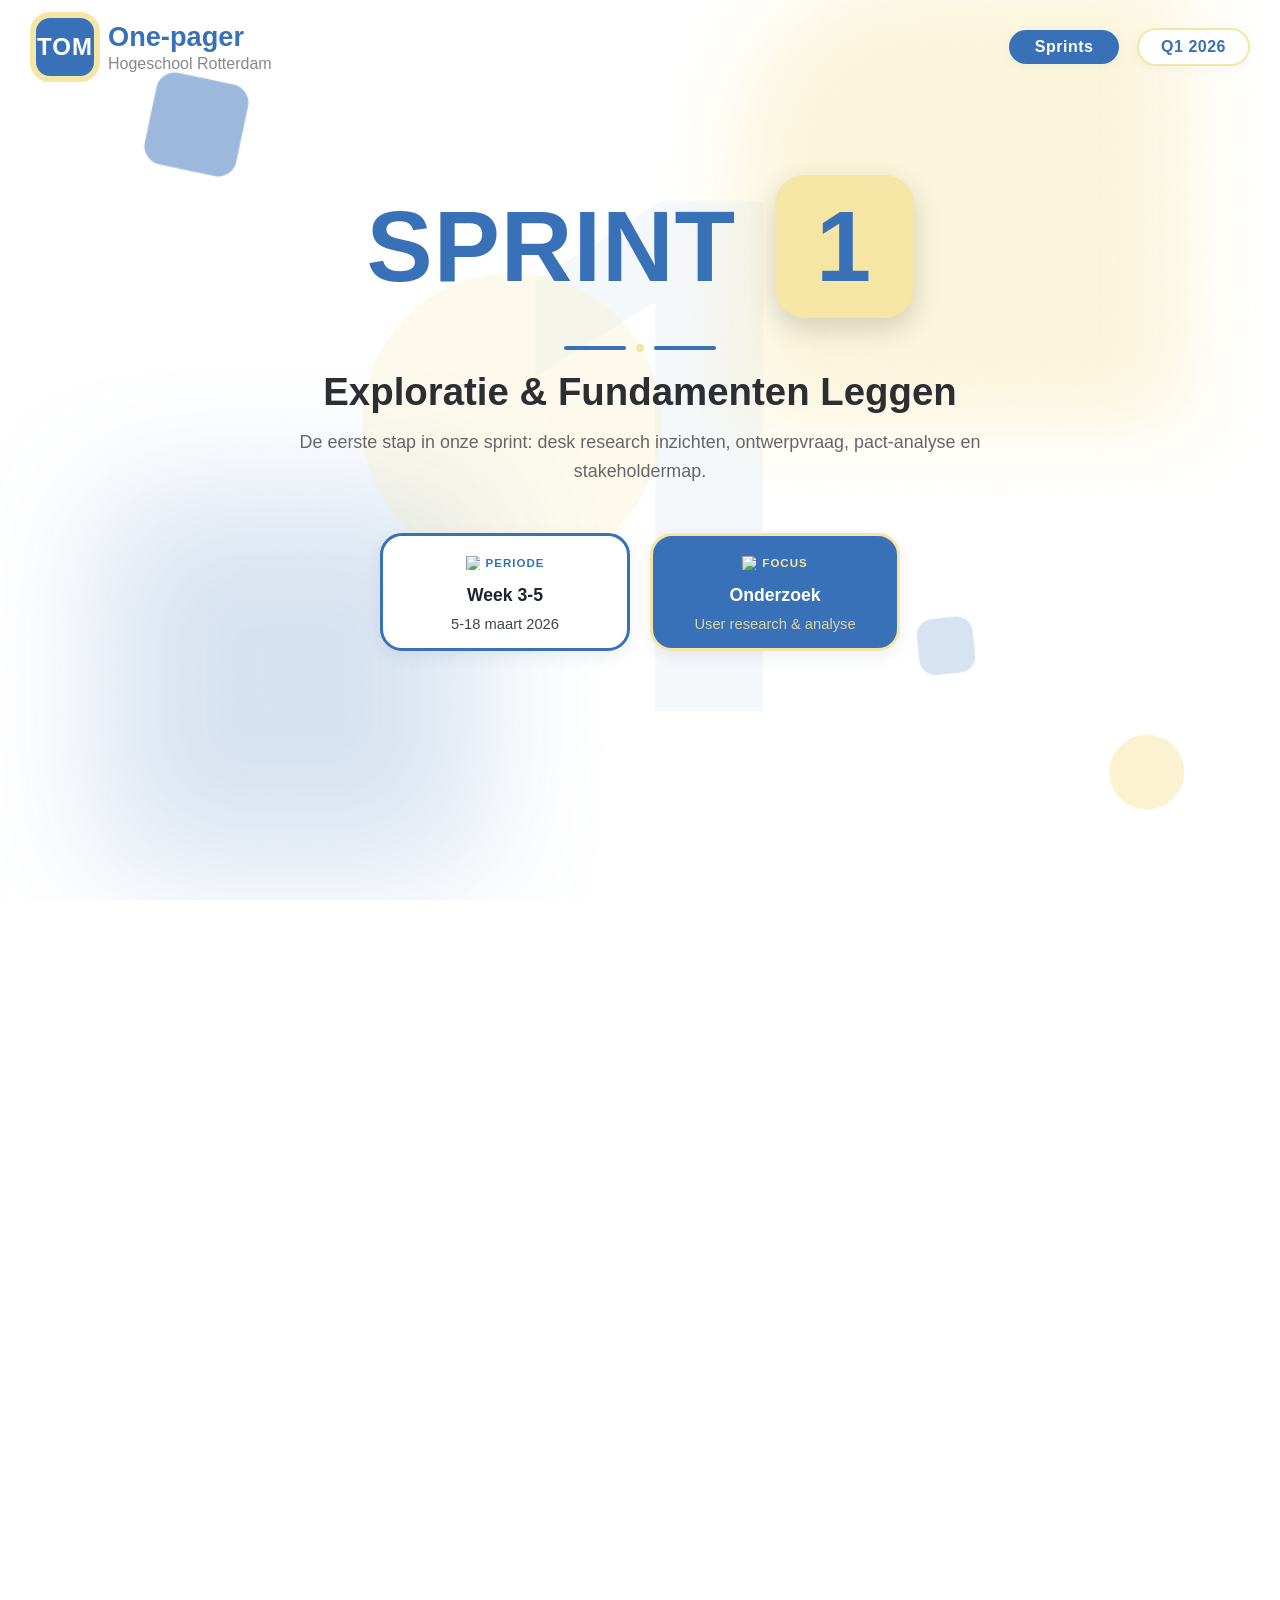
==== commit ee08baf8: "sprint backgrounds" ====
--- a/Sprints/sprint_1.html
+++ b/Sprints/sprint_1.html
@@ -8,7 +8,7 @@
     <script src="../header-scroll.js" defer></script>
 	<link rel="stylesheet" href="../style.css">
 </head>
-<body class="sprint-hero-page">
+<body class="sprint-hero-page sprint-1-bg">
 	 <header class="top-header sticky">
             <div class="header-content new-header">
                 <a href="../index.html" class="logo-badge">
--- a/style.css
+++ b/style.css
@@ -1,3 +1,146 @@
+/* Voorblad achtergrond per sprint */
+.sprint-hero-page.sprint-1-bg {
+    background: url("../Images/voorblad_achtergrond/sprint1.png") no-repeat center center fixed;
+    background-size: cover;
+}
+.sprint-hero-page.sprint-2-bg {
+    background: url("../Images/voorblad_achtergrond/sprint2.png") no-repeat center center fixed;
+    background-size: cover;
+}
+.sprint-hero-page.sprint-3-bg {
+    background: url("../Images/voorblad_achtergrond/sprint3.png") no-repeat center center fixed;
+    background-size: cover;
+}
+/* Blauw vak voor probe-kaarten */
+.probe-kaarten-blauwvak {
+    border: 2.5px solid #3971B8;
+    border-radius: 18px;
+    background: #fff;
+    box-shadow: 0 2px 12px rgba(57,113,184,0.08);
+    padding: 22px 28px 18px 28px;
+    margin-bottom: 2.5rem;
+    width: 100%;
+    max-width: 700px;
+    text-align: left;
+    display: flex;
+    flex-direction: column;
+    align-items: flex-start;
+    font-size: 1.08rem;
+}
+@media (max-width: 800px) {
+    .probe-kaarten-blauwvak {
+        padding: 14px 8px 12px 8px;
+        max-width: 98vw;
+    }
+}
+/* Probe section styling */
+.probe-section {
+    width: 100%;
+    display: flex;
+    flex-direction: column;
+    align-items: center;
+    margin: 60px 0 0 0;
+}
+.probe-content {
+    background: #f8f9fa;
+    border-radius: 16px;
+    padding: 2.5rem 3rem;
+    margin-top: 2rem;
+    box-shadow: 0 2px 12px rgba(0,0,0,0.06);
+    max-width: 900px;
+    width: 100%;
+    display: flex;
+    flex-direction: column;
+    align-items: center;
+}
+.probe-content h3,
+.probe-content h4,
+.probe-content p,
+.probe-content ul {
+    width: 100%;
+    max-width: 700px;
+    text-align: center;
+}
+.probe-content ul {
+    margin: 0 auto 1.5rem auto;
+    text-align: left;
+}
+.probe-content li {
+    font-size: 1.08rem;
+}
+.probe-vragen {
+    margin-top: 2.5rem;
+    width: 100%;
+    max-width: 700px;
+}
+.probe-vraag {
+    margin-bottom: 2.5rem;
+    font-size: 1.13rem;
+}
+.probe-afbeeldingen {
+    display: flex;
+    gap: 1.2rem;
+    flex-wrap: wrap;
+    margin-top: 0.7rem;
+    justify-content: center;
+}
+.probe-afbeeldingen img {
+    border-radius: 8px;
+    border: 1.5px solid #ddd;
+    background: #fff;
+    padding: 4px;
+    transition: box-shadow 0.2s, border-color 0.2s;
+    box-shadow: 0 1px 4px rgba(0,0,0,0.06);
+    max-width: 120px;
+    height: auto;
+}
+.probe-afbeeldingen img:hover {
+    box-shadow: 0 4px 16px rgba(0,0,0,0.12);
+    border-color: #0078d4;
+}
+@media (max-width: 1000px) {
+    .probe-content {
+        padding: 1.5rem 0.5rem;
+    }
+    .probe-vragen, .probe-content h3, .probe-content h4, .probe-content p, .probe-content ul {
+        max-width: 98vw;
+    }
+}
+@media (max-width: 600px) {
+    .probe-content {
+        padding: 0.7rem 0.1rem;
+    }
+    .probe-afbeeldingen img {
+        max-width: 80px;
+    }
+    .probe-vraag {
+        font-size: 1rem;
+    }
+}
+.probe-vragen {
+    margin-top: 2rem;
+}
+.probe-vraag {
+    margin-bottom: 2.5rem;
+}
+.probe-afbeeldingen {
+    display: flex;
+    gap: 1rem;
+    flex-wrap: wrap;
+    margin-top: 0.5rem;
+}
+.probe-afbeeldingen img {
+    border-radius: 8px;
+    border: 1.5px solid #ddd;
+    background: #fff;
+    padding: 4px;
+    transition: box-shadow 0.2s;
+    box-shadow: 0 1px 4px rgba(0,0,0,0.06);
+}
+.probe-afbeeldingen img:hover {
+    box-shadow: 0 4px 16px rgba(0,0,0,0.12);
+    border-color: #0078d4;
+}
 /* Footer info cards */
 .footer-info {
     width: 100%;
@@ -449,6 +592,91 @@
   grid-row: 2;
 }
 
+/* Sprint Goal Section */
+.sprint-doel-section {
+    width: 100%;
+    max-width: 1100px;
+    margin: 60px auto;
+    display: flex;
+    justify-content: center;
+}
+
+.sprint-doel-box {
+    background: linear-gradient(135deg, #3971B8 0%, #2d5a9f 100%);
+    border-radius: 32px;
+    padding: 36px 32px;
+    width: 100%;
+    max-width: 800px;
+    display: flex;
+    align-items: flex-start;
+    gap: 24px;
+    box-shadow: 0 8px 24px rgba(57, 113, 184, 0.18);
+    color: #fff;
+}
+
+.sprint-doel-icon-badge {
+    display: flex;
+    align-items: center;
+    justify-content: center;
+    width: 70px;
+    height: 70px;
+    background: #f6e6a5;
+    border-radius: 50%;
+    flex-shrink: 0;
+}
+
+.sprint-doel-icon {
+    width: 40px;
+    height: 40px;
+    display: block;
+}
+
+.sprint-doel-content {
+    display: flex;
+    flex-direction: column;
+    gap: 12px;
+    flex: 1;
+}
+
+.sprint-doel-label {
+    font-size: 0.95rem;
+    font-weight: 700;
+    letter-spacing: 1px;
+    text-transform: uppercase;
+    color: #f6e6a5;
+}
+
+.sprint-doel-box p {
+    font-size: 1.1rem;
+    line-height: 1.6;
+    margin: 0;
+    color: #fff;
+    font-weight: 500;
+}
+
+@media (max-width: 768px) {
+    .sprint-doel-box {
+        flex-direction: column;
+        align-items: center;
+        text-align: center;
+        padding: 28px 24px;
+    }
+
+    .sprint-doel-icon-badge {
+        width: 60px;
+        height: 60px;
+    }
+
+    .sprint-doel-icon {
+        width: 36px;
+        height: 36px;
+    }
+
+    .sprint-goal-box p {
+        font-size: 1rem;
+    }
+}
+
 /* Scope & Sprintdoel Section */
 .scope-section {
     max-width: 1100px;
@@ -678,6 +906,25 @@
     height: 80px;
     background: #4a6cf7;
     border-radius: 16px;
+.stakeholdermap-section {
+    width: 100%;
+    max-width: 1100px;
+    margin: 80px auto;
+    text-align: center;
+}
+.stakeholdermap-image-wrapper {
+    margin-top: 28px;
+    padding: 0 20px;
+}
+.stakeholdermap-image {
+    width: 100%;
+    max-width: 820px;
+    height: auto;
+    border-radius: 18px;
+    box-shadow: 0 10px 30px rgba(57, 113, 184, 0.15);
+    display: block;
+    margin: 0 auto;
+}
     display: flex;
     align-items: center;
     justify-content: center;
@@ -1028,8 +1275,15 @@
 /* Sprint 1 hero layout */
 body.sprint-hero-page {
     background: #ffffff;
-}
-
+    overflow-x: hidden;
+}
+
+.sprint-main {
+    width: 100%;
+    display: flex;
+    flex-direction: column;
+    align-items: center;
+}
 
 .sprint-hero {
     max-width: 980px;
@@ -1323,11 +1577,11 @@
 }
 
 .persona-prev {
-    left: -70px;
+    left: 20px;
 }
 
 .persona-next {
-    right: -70px;
+    right: 20px;
 }
 
 /* Dots/Indicators */
@@ -1377,62 +1631,93 @@
     gap: 24px;
 }
 
+.persona-profile-card {
+    width: 100%;
+    border: 3px solid #3971B8;
+    border-radius: 28px;
+    background: #f5f5f5;
+    padding: 18px;
+}
+
 .persona-avatar {
-    width: 120px;
-    height: 120px;
+    width: 100%;
+    height: 230px;
+    border-radius: 24px;
+    overflow: hidden;
+    position: relative;
+}
+
+.persona-avatar img {
+    width: 100%;
+    height: 100%;
+    object-fit: cover;
+}
+
+.persona-photo-badge {
+    position: absolute;
+    right: -10px;
+    bottom: -10px;
+    width: 44px;
+    height: 44px;
     border-radius: 50%;
-    background: linear-gradient(135deg, #f0f4fa 0%, #e8eef9 100%);
-    display: flex;
-    align-items: center;
-    justify-content: center;
-    border: 3px solid #3971B8;
-}
-
-.persona-avatar svg {
-    width: 70px;
-    height: 70px;
+    background: #3971B8 url("Images/icons/Container_User.png") center/contain no-repeat;
+    border: 3px solid #fff;
+}
+
+.persona-quote {
+    margin-top: 14px;
+    background: #e8e5da;
+    border-radius: 14px;
+    color: #333;
+    padding: 14px 16px;
+    font-style: italic;
+    line-height: 1.45;
 }
 
 .persona-info-card {
-    background: #fff;
+    background: #f5f5f5;
     border: 2px solid #3971B8;
-    border-radius: 16px;
+    border-radius: 28px;
     padding: 20px 24px;
     width: 100%;
     text-align: left;
 }
 
 .info-label {
-    font-size: 1.1rem;
+    font-size: 2.05rem;
     font-weight: 700;
     color: #3971B8;
-    margin-bottom: 16px;
+    margin-bottom: 14px;
+    padding-bottom: 12px;
+    border-bottom: 2px solid #e5d38a;
 }
 
 .info-details {
     display: flex;
     flex-direction: column;
+    gap: 12px;
+}
+
+.detail-row {
+    display: flex;
+    align-items: baseline;
+    justify-content: space-between;
     gap: 10px;
 }
 
-.detail-row {
-    display: flex;
-    flex-direction: column;
-    gap: 4px;
-}
-
 .detail-label {
-    font-size: 0.75rem;
+    font-size: 1.02rem;
     font-weight: 700;
     color: #3971B8;
     text-transform: uppercase;
-    letter-spacing: 0.5px;
+    letter-spacing: 0.4px;
 }
 
 .detail-value {
-    font-size: 0.95rem;
+    font-size: 1.02rem;
     color: #333;
     font-weight: 500;
+    text-align: right;
 }
 
 .persona-right {
@@ -1454,37 +1739,43 @@
     display: flex;
     align-items: center;
     gap: 10px;
-    margin-bottom: 14px;
+    margin: 0 0 14px 0;
     font-weight: 700;
     font-size: 1.05rem;
-    color: #fff;
-    padding: 12px 16px;
-    margin: -20px -24px 14px -24px;
-    border-radius: 14px 14px 0 0;
+    color: #3971B8;
+    padding: 0;
+    border-radius: 0;
+    background: transparent;
 }
 
 .persona-card-header.blue {
-    background: #3971B8;
+    background: transparent;
 }
 
 .persona-card-header.green {
-    background: #3971B8;
+    background: transparent;
 }
 
 .persona-card-header.red {
-    background: #3971B8;
+    background: transparent;
 }
 
 .persona-card-header.teal {
-    background: #3971B8;
+    background: transparent;
 }
 
 .persona-card-header.dark-blue {
-    background: #3971B8;
+    background: transparent;
 }
 
 .card-icon {
-    font-size: 1.2rem;
+    width: 34px;
+    height: 34px;
+    flex: 0 0 34px;
+    border-radius: 50%;
+    background-position: center;
+    background-repeat: no-repeat;
+    background-size: contain;
 }
 
 .card-title {
@@ -1512,8 +1803,9 @@
 }
 
 .gedrag-card {
-    border-color: #3971B8;
-    background: #3971B8;
+    border: 3px solid #f6e6a5;
+    background: linear-gradient(135deg, #2c5ea0 0%, #3e72b9 100%);
+    border-radius: 26px;
 }
 
 .persona-card p {
@@ -1547,11 +1839,11 @@
 }
 
 .persona-list.behaviors li {
-    color: #fff;
+    color: #ffffff;
 }
 
 .persona-list.behaviors li::before {
-    color: rgba(255, 255, 255, 0.8);
+    color: #f6e6a5;
 }
 
 .persona-row {
@@ -1566,8 +1858,71 @@
 }
 
 .gedrag-card .persona-card-header {
-    margin-bottom: 16px;
-    padding: 12px 16px;
+    margin-bottom: 14px;
+    display: flex;
+    align-items: center;
+    gap: 12px;
+}
+
+.achtergrond-card .card-icon {
+    background-image: url("Images/icons/Container_User.png");
+}
+
+.behoeften-card .card-icon {
+    background-image: url("Images/icons/Container_planet.png");
+}
+
+.tech-card .card-icon {
+    background-image: url("Images/icons/Container_phone.png");
+}
+
+.pijnpunten-card .card-icon {
+    background-image: url("Images/icons/Container_frown.png");
+}
+
+.plezier-card .card-icon {
+    background-image: url("Images/icons/Container_smile.png");
+}
+
+.gedrag-card .card-icon {
+    width: 32px;
+    height: 32px;
+    flex: 0 0 32px;
+    border-radius: 10px;
+    background-color: #f6e6a5;
+    background-image: url("Images/icons/Container_bend_arrow.png");
+    background-size: 18px 18px;
+}
+
+.gedrag-card .persona-card-header {
+    padding: 0;
+}
+
+.gedrag-card .card-title {
+    color: #f6e6a5;
+    display: flex;
+    align-items: center;
+    gap: 12px;
+    flex: 1;
+    font-size: 1.55rem;
+}
+
+.gedrag-card .card-title::after {
+    content: "";
+    height: 2px;
+    flex: 1;
+    background: rgba(246, 230, 165, 0.65);
+}
+
+.gedrag-card .persona-list.behaviors {
+    display: grid;
+    grid-template-columns: repeat(2, minmax(0, 1fr));
+    column-gap: 26px;
+    row-gap: 10px;
+}
+
+.gedrag-card .persona-list.behaviors li:last-child {
+    grid-column: 1 / -1;
 }
 
 @media (max-width: 1024px) {
@@ -1577,11 +1932,11 @@
     }
 
     .persona-prev {
-        left: -55px;
+        left: 12px;
     }
 
     .persona-next {
-        right: -55px;
+        right: 12px;
     }
 
     .persona-slideshow-container {
@@ -1596,14 +1951,13 @@
 
     .persona-left {
         flex: 1;
-        flex-direction: row;
+        flex-direction: column;
         justify-content: flex-start;
-        gap: 32px;
+        gap: 24px;
     }
 
     .persona-info-card {
-        flex: 1;
-        min-width: 200px;
+        width: 100%;
     }
 
     .persona-right {
@@ -1648,13 +2002,33 @@
     }
 
     .persona-avatar {
-        width: 100px;
-        height: 100px;
-    }
-
-    .persona-avatar svg {
-        width: 60px;
-        height: 60px;
+        height: 200px;
+    }
+
+    .persona-photo-badge {
+        width: 40px;
+        height: 40px;
+    }
+
+    .info-label {
+        font-size: 1.65rem;
+    }
+
+    .detail-label,
+    .detail-value {
+        font-size: 0.95rem;
+    }
+
+    .gedrag-card .card-title {
+        font-size: 1.2rem;
+    }
+
+    .gedrag-card .persona-list.behaviors {
+        grid-template-columns: 1fr;
+    }
+
+    .gedrag-card .persona-list.behaviors li:last-child {
+        grid-column: auto;
     }
 
     .dot {
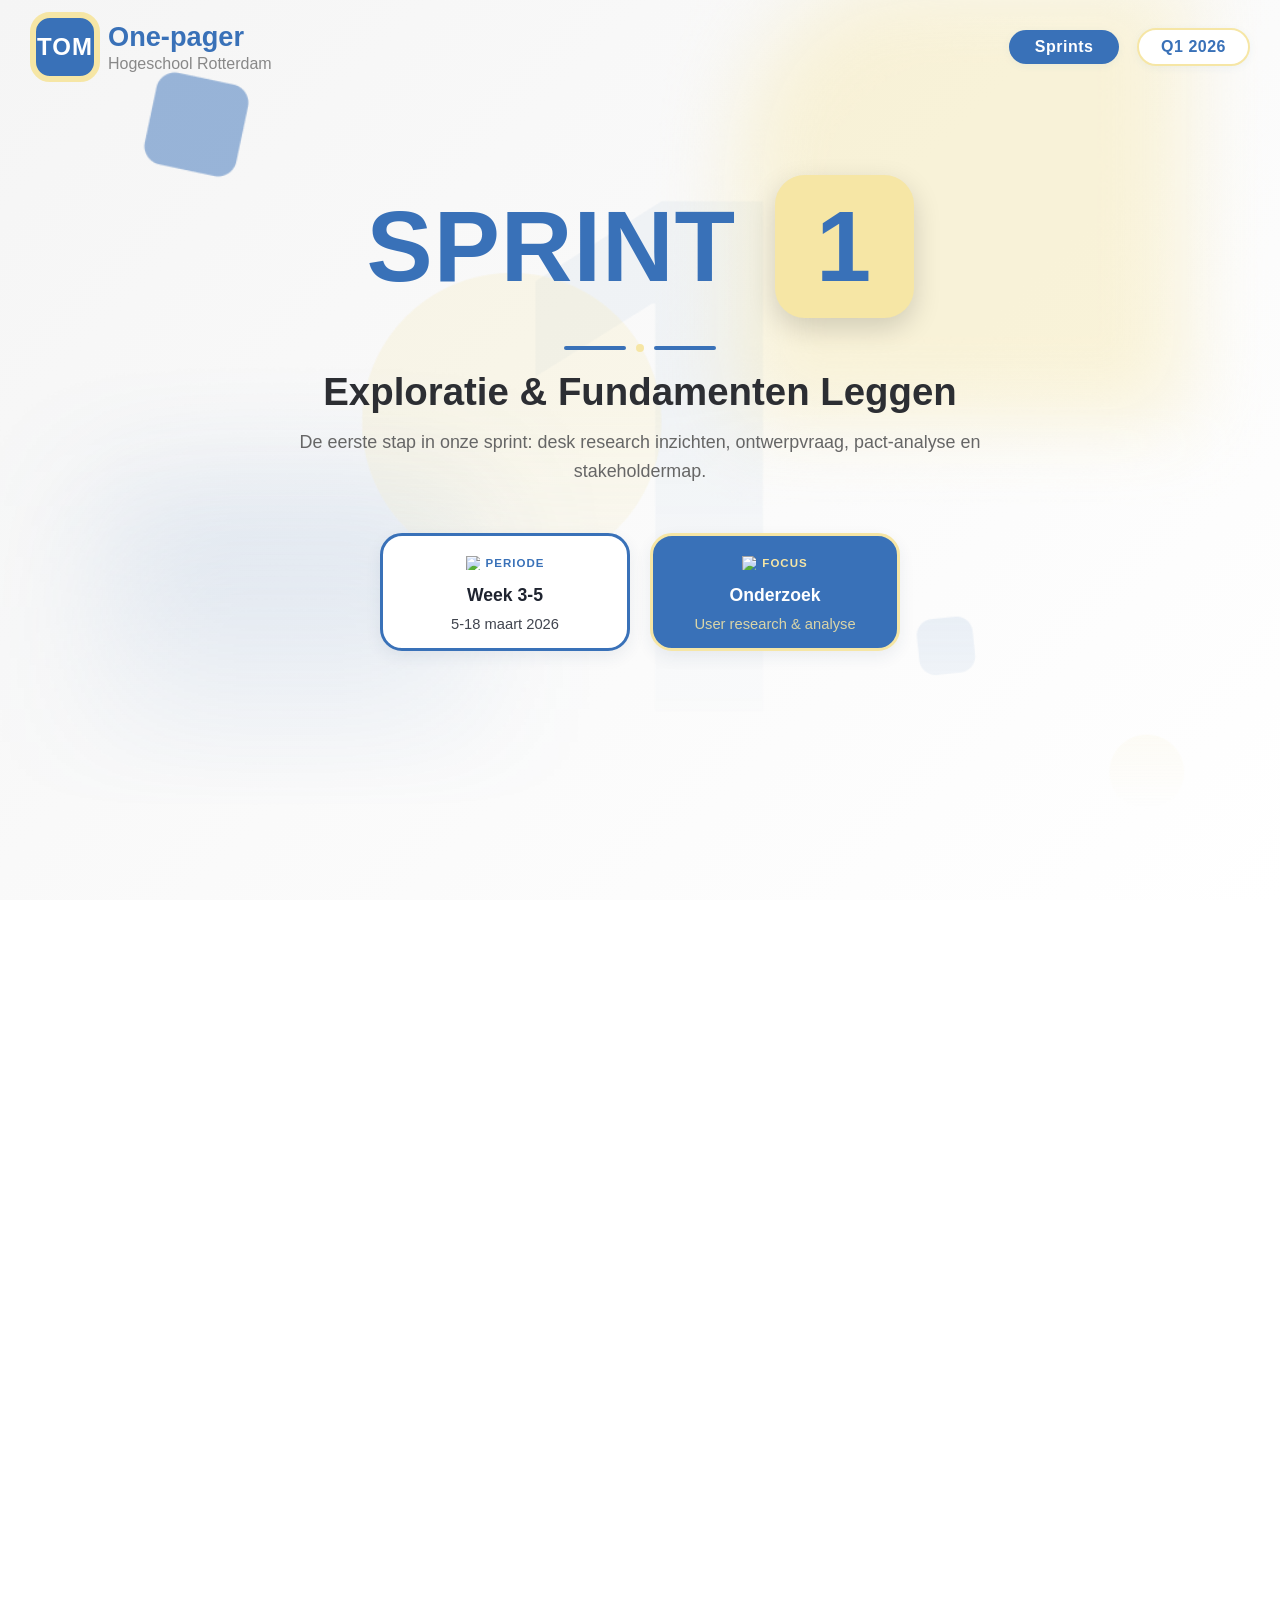
==== commit 787a28ee: "sprint 5 gemaakt (op nltraining na), sprint 4 dingen toegevoegd en aan alle sprints sprintdoel toege" ====
--- a/Sprints/sprint_1.html
+++ b/Sprints/sprint_1.html
@@ -110,6 +110,15 @@
             </div>
         </section>
 
+        <!-- Sprintdoel Section -->
+        <section class="design-question-section">
+            <div class="dq-outer">
+                <div class="dq-card">
+                    <span class="dq-label"><strong>Sprintdoel</strong></span>
+                    <p>In deze sprint willen wij onderzoek doen naar laaggeletterdheid en binnen dit onderwerp een specifiek probleem kiezen om verder te onderzoeken.</p>                </div>
+            </div>
+        </section>
+
         <!-- Pactanalyse Section -->
         <section class="pactanalyse-section">
             <h2 class="section-title">Pactanalyse</h2>
--- a/style.css
+++ b/style.css
@@ -1,15 +1,59 @@
-/* Voorblad achtergrond per sprint */
-.sprint-hero-page.sprint-1-bg {
-    background: url("../Images/voorblad_achtergrond/sprint1.png") no-repeat center center fixed;
+html {
+    scroll-behavior: smooth;
+}
+
+/* Header link styling */
+.header-link {
+    color: #3971B8;
+    font-weight: 600;
+    text-decoration: none;
+    padding: 8px 18px;
+    border-radius: 18px;
+    transition: background 0.2s, color 0.2s, box-shadow 0.2s;
+    margin-right: 8px;
+    font-size: 1rem;
+    letter-spacing: 0.5px;
+    display: inline-block;
+}
+.header-link:hover, .header-link:focus {
+    background: #f6e6a5;
+    color: #222;
+    box-shadow: 0 2px 8px rgba(57,113,184,0.10);
+    text-decoration: underline;
+}
+/* Voorblad achtergrond per sprint — fades seamlessly into page background */
+.sprint-hero-page {
+    position: relative;
+}
+
+.sprint-hero-page::before {
+    content: '';
+    position: absolute;
+    top: 0;
+    left: 0;
+    width: 100%;
+    height: 100vh;
     background-size: cover;
-}
-.sprint-hero-page.sprint-2-bg {
-    background: url("../Images/voorblad_achtergrond/sprint2.png") no-repeat center center fixed;
-    background-size: cover;
-}
-.sprint-hero-page.sprint-3-bg {
-    background: url("../Images/voorblad_achtergrond/sprint3.png") no-repeat center center fixed;
-    background-size: cover;
+    background-position: center center;
+    background-repeat: no-repeat;
+    z-index: -1;
+    /* Fade the image out toward the bottom, revealing the page background */
+    -webkit-mask-image: linear-gradient(to bottom, black 0%, black 45%, transparent 90%);
+    mask-image: linear-gradient(to bottom, black 0%, black 45%, transparent 90%);
+    pointer-events: none;
+}
+
+.sprint-hero-page.sprint-1-bg::before {
+    background-image: url("Images/voorblad_achtergrond/sprint1.png");
+}
+.sprint-hero-page.sprint-2-bg::before {
+    background-image: url("Images/voorblad_achtergrond/sprint2.png");
+}
+.sprint-hero-page.sprint-3-bg::before {
+    background-image: url("Images/voorblad_achtergrond/sprint3.png");
+}
+.sprint-hero-page.sprint-4-bg::before {
+    background-image: url("Images/voorblad_achtergrond/sprint4.png");
 }
 /* Blauw vak voor probe-kaarten */
 .probe-kaarten-blauwvak {
@@ -497,7 +541,7 @@
     flex-direction: column;
     align-items: center;
     justify-content: center;
-    margin-top: 5%;
+    margin-top: 15vh;
 }
 /* product vision styling */
 .product-vision {
@@ -590,6 +634,244 @@
 .info-boxes-grid .info-box:nth-child(3) {
   grid-column: 2;
   grid-row: 2;
+}
+
+/* Sprint 4 current/desired/target group layout */
+.sprint-4-current-desired-section {
+    width: 100%;
+    max-width: 1100px;
+    margin: 80px auto;
+}
+
+.sprint-4-current-desired-section .info-boxes-grid {
+    width: 100%;
+    grid-template-columns: minmax(0, 1.25fr) minmax(0, 1fr);
+}
+
+.sprint-4-current-desired-section .info-box {
+    margin-top: 0;
+    min-width: 0;
+}
+
+@media (max-width: 900px) {
+    .sprint-4-current-desired-section .info-boxes-grid {
+        grid-template-columns: 1fr;
+        grid-template-rows: auto;
+        gap: 24px;
+    }
+
+    .sprint-4-current-desired-section .info-boxes-grid .info-box:first-child,
+    .sprint-4-current-desired-section .info-boxes-grid .info-box:nth-child(2),
+    .sprint-4-current-desired-section .info-boxes-grid .info-box:nth-child(3) {
+        grid-column: auto;
+        grid-row: auto;
+    }
+}
+
+/* Sprint 4 & 5 observation sections */
+.sprint4-observation-section,
+.sprint5-section {
+    width: 100%;
+    max-width: 1180px;
+    margin: 90px auto 60px;
+    text-align: center;
+}
+
+.sprint4-observation-title,
+.sprint5-section-title {
+    margin: 0;
+    color: #3971B8;
+    font-size: 3rem;
+    font-weight: 800;
+    line-height: 1.1;
+}
+
+.sprint4-observation-underline,
+.sprint5-section-underline {
+    width: min(220px, 42vw);
+    height: 8px;
+    border-radius: 999px;
+    background: #f6e6a5;
+    margin: 14px auto 26px;
+}
+
+.sprint4-observation-card,
+.sprint5-section-card {
+    text-align: left;
+    background: #f3f3f3;
+    border: 3px solid #3971B8;
+    border-radius: 22px;
+    padding: 30px 32px;
+    color: #555;
+    line-height: 1.8;
+    font-size: 1.06rem;
+}
+
+.sprint4-observation-card p,
+.sprint5-section-card p {
+    margin: 0;
+}
+
+.sprint4-observation-card p + p,
+.sprint5-section-card p + p {
+    margin-top: 22px;
+}
+
+.sprint4-probe-image-wrap {
+    margin: 30px 0 0;
+}
+
+.sprint4-probe-image {
+    display: block;
+    width: 100%;
+    max-width: 1020px;
+    margin: 0 auto;
+    box-shadow: 0 10px 24px rgba(57, 113, 184, 0.15);
+}
+
+@media (max-width: 860px) {
+    .sprint4-observation-section,
+    .sprint5-section {
+        margin: 64px auto 44px;
+    }
+
+    .sprint4-observation-card,
+    .sprint5-section-card {
+        padding: 24px 20px;
+        font-size: 1rem;
+    }
+
+    .sprint4-probe-image-wrap {
+        margin-top: 22px;
+    }
+
+ 
+}
+
+/* Sprint 4 Ontwerpen section */
+.sprint4-design-section {
+    width: 100%;
+    max-width: 1180px;
+    margin: 90px auto 60px;
+    text-align: center;
+}
+
+.sprint4-design-duo {
+    display: grid;
+    grid-template-columns: 1fr 1fr 1fr;
+    gap: 36px;
+    margin-top: 32px;
+}
+
+.sprint4-design-duo-item {
+    margin: 0;
+    display: flex;
+    flex-direction: column;
+    align-items: center;
+    gap: 12px;
+}
+
+.sprint5-images {
+    display: flex;
+    gap: 40px;
+    justify-content: center;
+    align-items: flex-end;
+    margin-top: 32px;
+}
+
+.sprint5-image-item {
+    display: flex;
+    flex-direction: column;
+    align-items: center;
+    gap: 12px;
+    margin: 0;
+}
+
+.sprint5-img {
+    height: 420px;
+    width: auto;
+    border-radius: 16px;
+    box-shadow: 0 10px 24px rgba(57, 113, 184, 0.15);
+}
+
+.sprint5-img-caption {
+    font-size: 0.95rem;
+    font-weight: 600;
+    color: #3971B8;
+    background: #e8f0fb;
+    border-radius: 999px;
+    padding: 4px 18px;
+}
+
+.sprint4-design-caption {
+    font-size: 0.95rem;
+    font-weight: 600;
+    color: #3971B8;
+    text-align: center;
+    background: #e8f0fb;
+    border-radius: 999px;
+    padding: 4px 18px;
+}
+
+.sprint4-design-text {
+    text-align: left;
+    background: #f3f3f3;
+    border: 3px solid #3971B8;
+    border-radius: 16px;
+    padding: 32px 36px;
+    font-size: 1.06rem;
+    line-height: 1.7;
+    color: #222;
+    display: flex;
+    flex-direction: column;
+    justify-content: center;
+}
+
+.sprint4-design-text p {
+    margin: 0;
+}
+
+.sprint4-design-text p + p {
+    margin-top: 22px;
+}
+
+.sprint4-design-image-wrap {
+    margin: 0;
+    display: flex;
+    align-items: center;
+    justify-content: center;
+}
+
+.sprint4-design-image {
+    display: block;
+    width: auto;
+    max-width: 100%;
+    max-height: 420px;
+    object-fit: contain;
+    border-radius: 16px;
+    box-shadow: 0 10px 24px rgba(57, 113, 184, 0.15);
+}
+
+@media (max-width: 860px) {
+    .sprint4-design-section {
+        margin: 64px auto 44px;
+    }
+
+    .sprint4-design-duo {
+        grid-template-columns: 1fr;
+        gap: 28px;
+    }
+
+    @media (max-width: 1100px) and (min-width: 861px) {
+        .sprint4-design-duo {
+            grid-template-columns: 1fr 1fr;
+        }
+    }
+
+    .sprint4-design-text {
+        padding: 24px 20px;
+        font-size: 1rem;
+    }
 }
 
 /* Sprint Goal Section */
@@ -1274,7 +1556,6 @@
 
 /* Sprint 1 hero layout */
 body.sprint-hero-page {
-    background: #ffffff;
     overflow-x: hidden;
 }
 
@@ -1306,6 +1587,8 @@
     font-weight: 800;
     letter-spacing: 1px;
     line-height: 1;
+    text-align: center;
+    position: relative;
 }
 
 .sprint-title-chip {
@@ -2164,6 +2447,192 @@
     display: block;
 }
 
+/* Interview Section */
+.interview-section {
+    width: 100%;
+    max-width: 1100px;
+    margin: 80px auto;
+    text-align: center;
+}
+
+.interview-container {
+    display: flex;
+    flex-direction: column;
+    gap: 32px;
+}
+
+.interview-intro {
+    background: #fff;
+    border: 2px solid #3971B8;
+    border-radius: 20px;
+    padding: 28px 30px;
+    text-align: left;
+    box-shadow: 0 6px 18px rgba(57, 113, 184, 0.06);
+}
+
+.interview-intro p {
+    font-size: 1.05rem;
+    line-height: 1.8;
+    color: #333;
+    margin: 0;
+}
+
+.interview-content {
+    display: flex;
+    flex-direction: column;
+    gap: 24px;
+}
+
+.interview-item {
+    background: #fff;
+    border: 2px solid #e8e8e8;
+    border-radius: 18px;
+    padding: 26px 28px;
+    text-align: left;
+    box-shadow: 0 4px 12px rgba(57, 113, 184, 0.04);
+    transition: all 0.2s ease;
+}
+
+.interview-item:hover {
+    border-color: #3971B8;
+    box-shadow: 0 6px 18px rgba(57, 113, 184, 0.08);
+}
+
+.interview-subtitle {
+    font-size: 1.25rem;
+    font-weight: 700;
+    color: #3971B8;
+    margin: 0 0 12px 0;
+    padding-bottom: 8px;
+    border-bottom: 2px solid #f6e6a5;
+}
+
+.interview-item p {
+    font-size: 1.05rem;
+    line-height: 1.7;
+    color: #555;
+    margin: 0;
+}
+
+.interview-list {
+    list-style: none;
+    padding: 0;
+    margin: 0;
+    display: flex;
+    flex-direction: column;
+    gap: 12px;
+}
+
+.interview-list li {
+    font-size: 1.05rem;
+    line-height: 1.7;
+    color: #555;
+    display: flex;
+    align-items: flex-start;
+    gap: 12px;
+}
+
+.interview-bullet {
+    color: #3971B8;
+    font-weight: 700;
+    flex-shrink: 0;
+}
+
+.interview-item-action {
+    border-color: #3971B8;
+    background: #fafbff;
+}
+
+.interview-item-action .interview-subtitle {
+    color: #3971B8;
+    border-bottom-color: #3971B8;
+}
+
+.interview-item-expandable {
+    border-color: #e8e8e8 !important;
+}
+
+.interview-header-toggle {
+    display: flex;
+    align-items: center;
+    justify-content: space-between;
+    cursor: pointer;
+    padding: 0;
+    gap: 16px;
+}
+
+.interview-header-toggle .interview-subtitle {
+    margin: 0;
+    flex: 1;
+}
+
+.interview-toggle-icon {
+    font-size: 1rem;
+    color: #3971B8;
+    font-weight: bold;
+    flex-shrink: 0;
+    transition: transform 0.3s ease;
+}
+
+.interview-item-content {
+    max-height: 0;
+    overflow: hidden;
+    opacity: 0;
+    transition: max-height 0.3s ease, opacity 0.3s ease, padding 0.3s ease;
+    padding: 0;
+}
+
+.interview-item-expandable.active .interview-item-content {
+    max-height: 500px;
+    opacity: 1;
+    padding: 16px 0 0 0;
+}
+
+.interview-item-expandable.active .interview-toggle-icon {
+    transform: rotate(180deg);
+}
+
+.interview-conclusion {
+    background: #fff;
+    border: 2px solid #3971B8;
+    border-radius: 18px;
+    padding: 26px 28px;
+    box-shadow: 0 4px 12px rgba(57, 113, 184, 0.04);
+    background: #fafbff;
+}
+
+.interview-conclusion .interview-subtitle {
+    color: #3971B8;
+    border-bottom-color: #3971B8;
+}
+
+.interview-conclusion p {
+    font-size: 1.05rem;
+    line-height: 1.7;
+    color: #555;
+    margin: 0;
+}
+
+@media (max-width: 768px) {
+    .interview-section {
+        margin: 60px auto;
+    }
+
+    .interview-intro,
+    .interview-item {
+        padding: 20px 22px;
+    }
+
+    .interview-subtitle {
+        font-size: 1.1rem;
+    }
+
+    .interview-item p,
+    .interview-list li {
+        font-size: 1rem;
+    }
+}
+
 .sprint-item p {
     margin: 0;
     text-align: justify;
@@ -2182,3 +2651,14 @@
         font-size: 14px;
     }
 }
+
+/* Huidige sprint title speciale styling */
+.huidige-sprint-title {
+    color: #3971B8;
+    font-size: 4rem;
+    font-weight: 800;
+    letter-spacing: 1px;
+    margin: 60px 0 30px 0;
+    text-align: center;
+    padding: 18px 0 14px 0;
+}
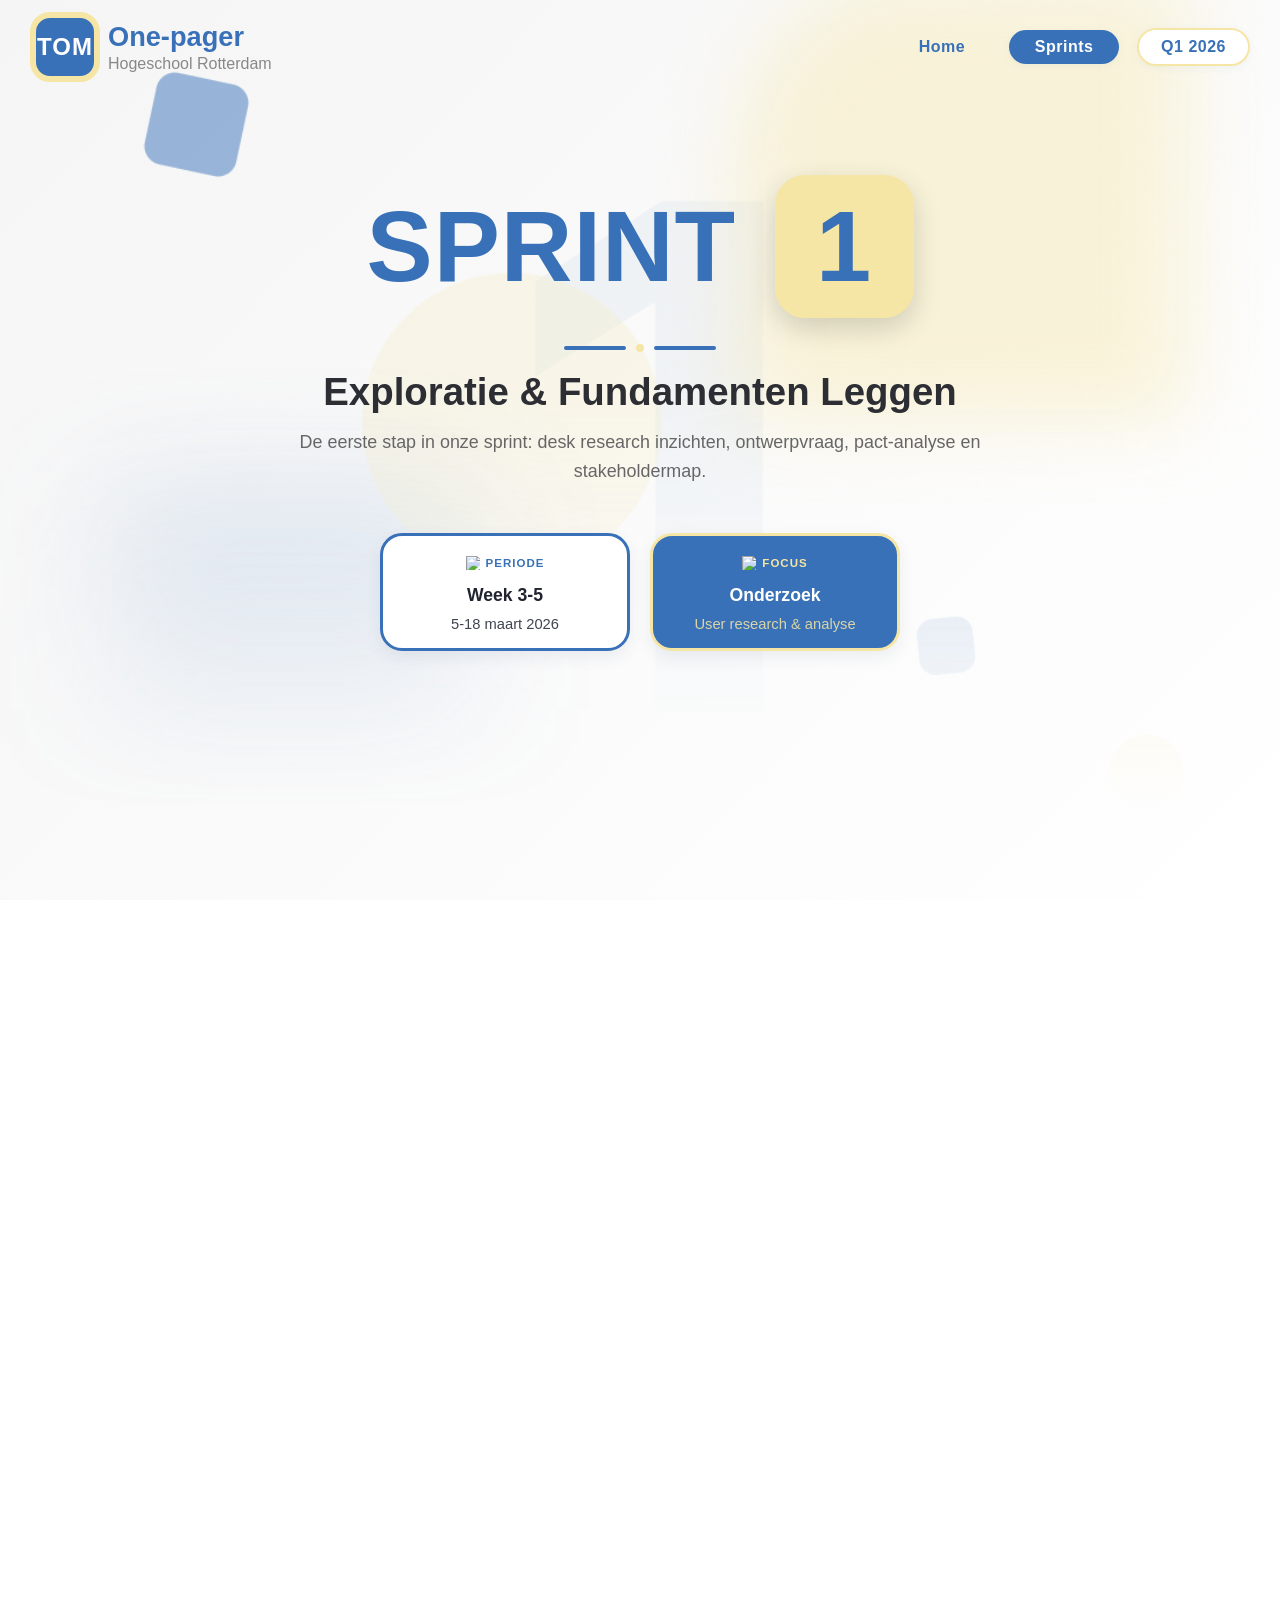
==== commit 59f3a791: "Duidelijkere knop naar home" ====
--- a/Sprints/sprint_1.html
+++ b/Sprints/sprint_1.html
@@ -21,6 +21,7 @@
                     <span class="header-subtitle">Hogeschool Rotterdam</span>
                 </div>
                 <div class="header-badges ">
+                    <a href="../index.html" class="header-link">Home</a>
                     <div class="dropdown">
                         <button class="badge badge-blue" id="sprintDropdownBtn">Sprints</button>
                         <div id="sprintDropdownMenu" class="dropdown-menu">
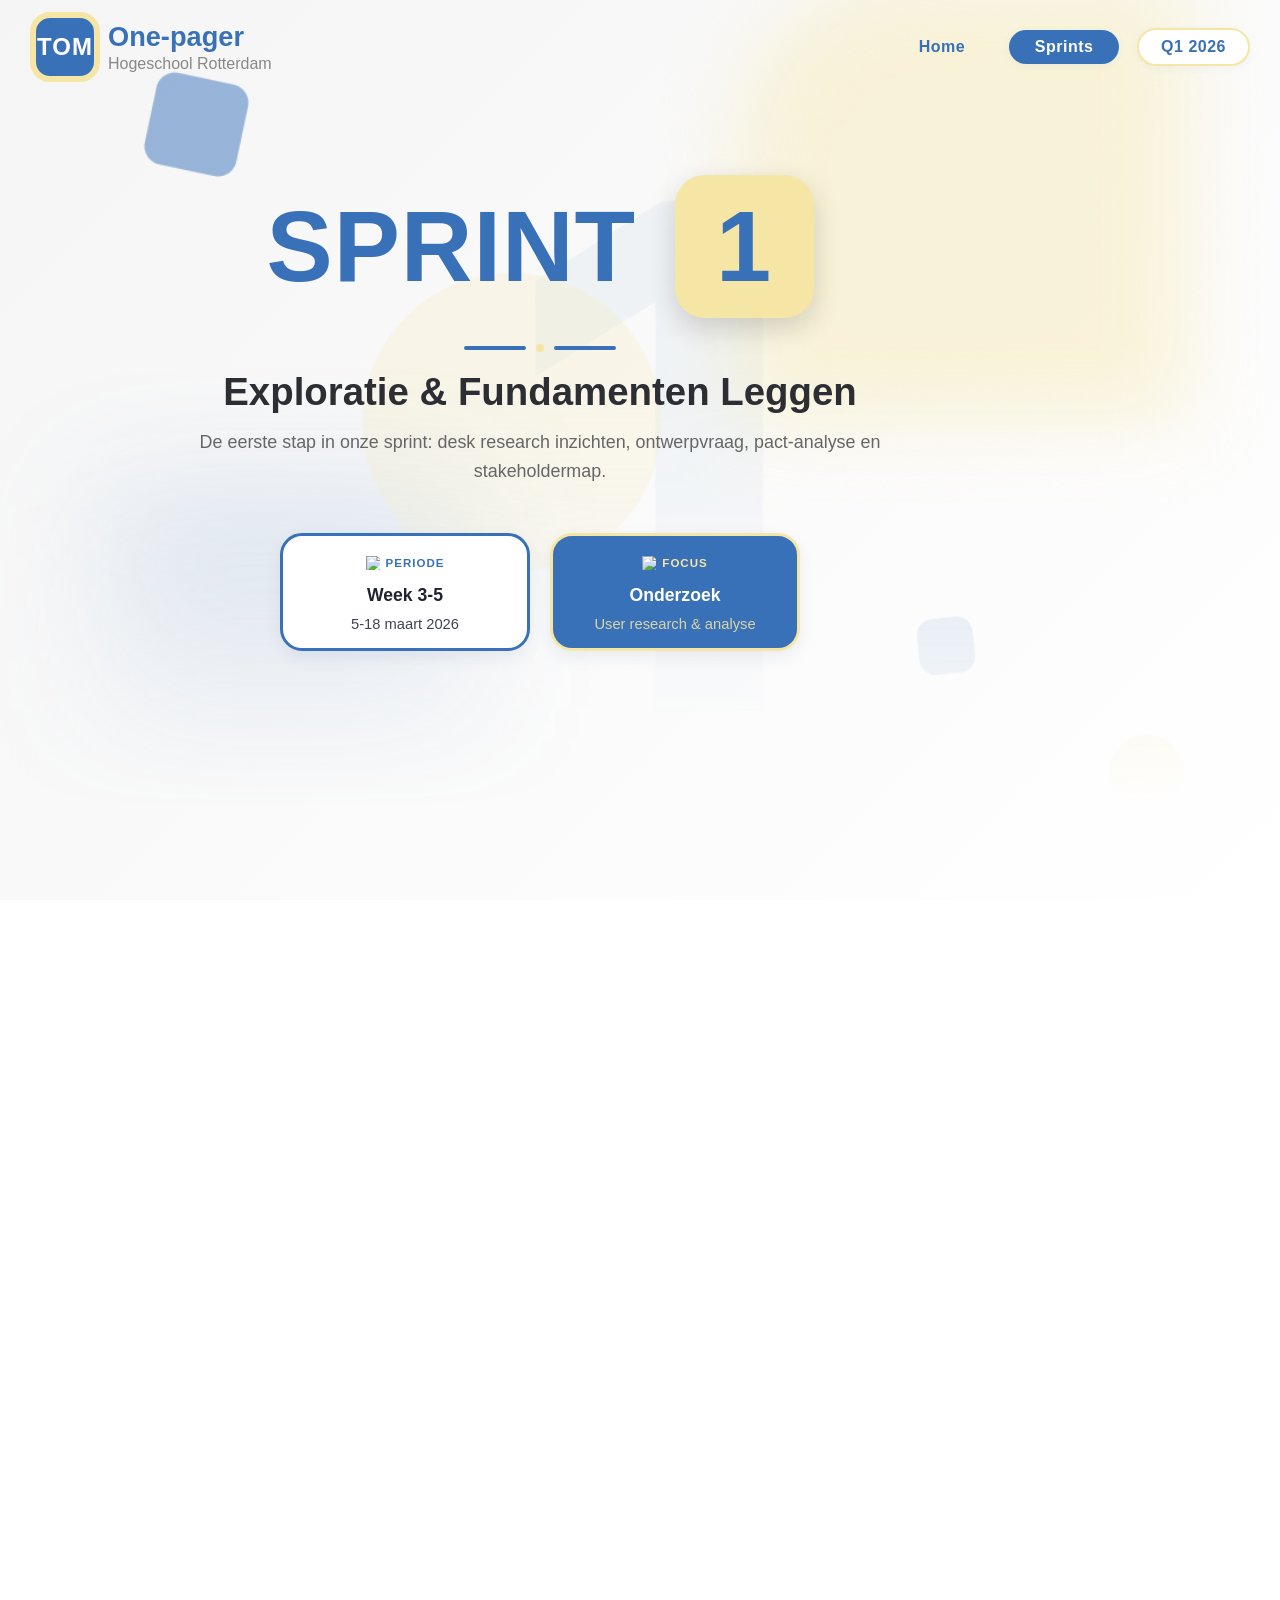
==== commit 186cc2ec: "sprint 1 en 2 dingen toegevoegd (NOG NIET AF!, iemand anders kan oppikken)" ====
--- a/Sprints/sprint_1.html
+++ b/Sprints/sprint_1.html
@@ -127,6 +127,77 @@
                 <img src="../Images/Packtanalyse.png" alt="Pactanalyse afbeelding" class="pactanalyse-img-fullwidth">
             </div>
         </section>
+
+        <!-- Interview 1 Section -->
+        <section class="sprint4-observation-section" aria-labelledby="interview1-title">
+            <h2 id="interview1-title" class="section-title">Interviews Praktijkpartners</h2>
+            <div class="sprint4-observation-card">
+                <p>We zijn de sprint begonnen met interviews. Op hillevliet zijn we allemaal opgesplitst en hebben we vragen voorbereid en gevraagd aan de praktijkpartners. Hier kwam uit dat... ??? IDK MAAK AF</p>
+            </div>
+        </section>
+
+        <!-- Desk Research Section -->
+        <section class="sprint4-observation-section" aria-labelledby="deskresearch-title">
+            <h2 id="deskresearch-title" class="section-title">Desk Research</h2>
+            <div class="sprint4-observation-card">
+                <p>We zijn begonnen met deskresearch. Hiervoor hebben we twaalf deelvragen opgesteld over verschillende onderwerpen binnen laaggeletterdheid. Ieder teamlid heeft twee deelvragen onderzocht. Met dit onderzoek wilden we basiskennis opdoen over laaggeletterdheid en de verschillende problemen waar deze doelgroep mee te maken heeft. Vervolgens hebben we onze bevindingen met elkaar gedeeld, zodat we als team konden bepalen op welk onderwerp binnen laaggeletterdheid we ons tijdens dit project wilden richten.</p>
+                <br>
+                <p><strong>Deelvragen:</strong></p>
+                <div class="deelvragen-grid">
+                    <div class="deelvraag-item"><span class="deelvraag-nr">1</span>Welke groepen mensen in Nederland hebben het vaakst te maken met laaggeletterdheid?</div>
+                    <div class="deelvraag-item"><span class="deelvraag-nr">2</span>Wat zijn de belangrijkste kenmerken van laaggeletterde mensen (leeftijd, opleiding, achtergrond of werksituatie)?</div>
+                    <div class="deelvraag-item"><span class="deelvraag-nr">3</span>In welke dagelijkse situaties ervaren laaggeletterde mensen de meeste problemen door hun beperkte taalvaardigheid?</div>
+                    <div class="deelvraag-item"><span class="deelvraag-nr">4</span>Met welke taken hebben laaggeletterde mensen de meeste moeite, zoals administratie, gezondheidsinformatie of digitale diensten?</div>
+                    <div class="deelvraag-item"><span class="deelvraag-nr">5</span>In welke situaties heeft laaggeletterdheid de grootste impact op hun zelfstandigheid en kwaliteit van leven?</div>
+                    <div class="deelvraag-item"><span class="deelvraag-nr">6</span>Welke problemen ervaren laaggeletterde mensen bij het begrijpen van overheidsbrieven en formulieren?</div>
+                    <div class="deelvraag-item"><span class="deelvraag-nr">7</span>Welke problemen ervaren laaggeletterde mensen bij het begrijpen van medicatie-instructies, doktersvoorschriften of voedingsinformatie?</div>
+                    <div class="deelvraag-item"><span class="deelvraag-nr">8</span>Hoe gaan laaggeletterde mensen momenteel om met informatie die zij moeilijk begrijpen?</div>
+                    <div class="deelvraag-item"><span class="deelvraag-nr">9</span>Bij wie zoeken laaggeletterde mensen hulp wanneer zij een brief, formulier of instructie niet begrijpen?</div>
+                    <div class="deelvraag-item"><span class="deelvraag-nr">10</span>Welke bestaande hulpmiddelen of initiatieven zijn er om laaggeletterde mensen te ondersteunen?</div>
+                    <div class="deelvraag-item"><span class="deelvraag-nr">11</span>Waarom maken laaggeletterde mensen soms geen gebruik van bestaande hulpmiddelen of ondersteuning?</div>
+                    <div class="deelvraag-item"><span class="deelvraag-nr">12</span>Welke specifieke groep laaggeletterden ervaart het grootste probleem binnen het gekozen thema?</div>
+                </div>
+            </div>
+        </section>
+
+        <!-- Mindmap Waarden & Design Section -->
+        <section class="sprint4-observation-section" aria-labelledby="mindmap-title">
+            <h2 id="mindmap-title" class="section-title">Mindmap Waarden & Design</h2>
+            <div class="sprint4-observation-card">
+                <p>Op de workshop van maandag 9 maart hebben we een workshop gehad over hoe we de waarden van directe en indirecte stakeholders in kaart kunnen brengen, waardeconflicten die kunnen onstaan, hoe we deze kunnen balanceren en hoe we deze waarden kunnen omzetten naar ontwerprichtlijnen.</p>
+            </div>
+            <figure class="sprint4-probe-image-wrap">
+                <img src="../Images/Mindmap Values in Design 2.png" alt="Mindmap waarden en design" class="sprint4-probe-image">
+            </figure>
+        </section>
+
+        <!-- Stakeholder Matrix Section -->
+        <section class="sprint4-observation-section" aria-labelledby="stakeholder-title">
+            <h2 id="stakeholder-title" class="section-title">Stakeholder Matrix</h2>
+            <div class="sprint4-observation-card">
+                <p>Idk wat ik hier moet schrijven erover?</p>
+            </div>
+            <figure class="sprint4-probe-image-wrap">
+                <img src="../Images/Stakeholdermatrix_Macht_Belang.png" alt="Stakeholder matrix" class="sprint4-probe-image">
+            </figure>
+        </section>
+
+        <!-- Interview 2 Section -->
+        <section class="sprint4-observation-section" aria-labelledby="interview2-title">
+            <h2 id="interview2-title" class="section-title">Interview Reint</h2>
+            <div class="sprint4-observation-card">
+                <p>Reint is van Stichting Lezen en Schrijven. Hij had ons afgewezen als praktijkpartner, maar we mochten een gesprek bijwonen van een ander groepje en daar ook onze eigen vragen stellen. IDK WAT MOET HIERBIJ? NEEM AAN DAT WE NIET HELE TRANSCRIPT ZEGGEN?</p>
+            </div>
+        </section>
+
+        <!-- Interview 3 Section -->
+        <section class="sprint4-observation-section" aria-labelledby="interview3-title">
+            <h2 id="interview3-title" class="section-title">Interview Tanja</h2>
+            <div class="sprint4-observation-card">
+                <p>Tanja is van Living Without Letters. We hebben haar vragen gesteld over .. MAAK AF IDK WAT HIER MOET</p>
+            </div>
+        </section>
+
     </main>
     
     <!-- Footer -->
--- a/style.css
+++ b/style.css
@@ -871,6 +871,47 @@
     .sprint4-design-text {
         padding: 24px 20px;
         font-size: 1rem;
+    }
+}
+
+/* Deelvragen grid */
+.deelvragen-grid {
+    display: grid;
+    grid-template-columns: 1fr 1fr;
+    gap: 10px;
+    margin-top: 14px;
+}
+
+.deelvraag-item {
+    display: flex;
+    align-items: flex-start;
+    gap: 10px;
+    background: #fff;
+    border: 1.5px solid #d0dff5;
+    border-radius: 10px;
+    padding: 10px 14px;
+    font-size: 0.93rem;
+    line-height: 1.45;
+    color: #333;
+}
+
+.deelvraag-nr {
+    flex-shrink: 0;
+    background: #3971B8;
+    color: #fff;
+    border-radius: 50%;
+    width: 22px;
+    height: 22px;
+    display: flex;
+    align-items: center;
+    justify-content: center;
+    font-size: 0.78rem;
+    font-weight: 700;
+}
+
+@media (max-width: 700px) {
+    .deelvragen-grid {
+        grid-template-columns: 1fr;
     }
 }
 
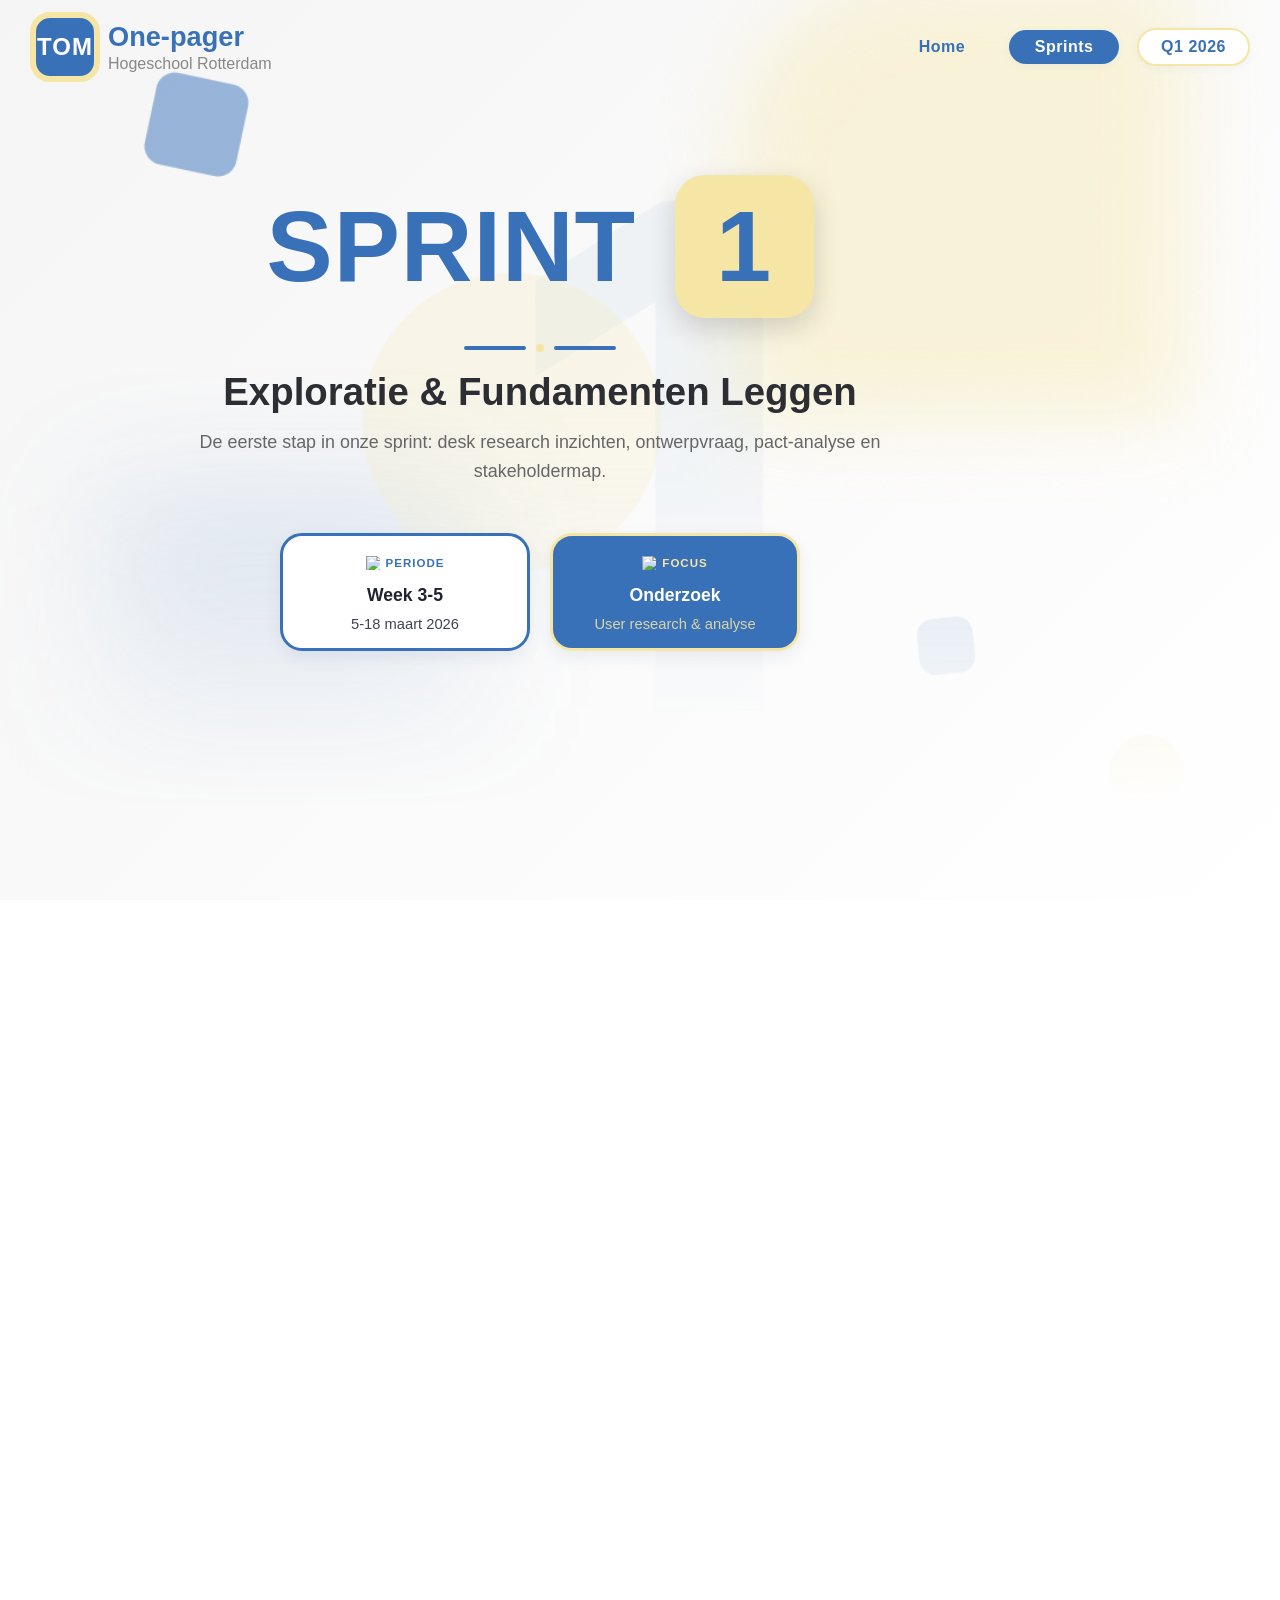
==== commit dfdc737f: "scopes, interview reint en interview tanja gemaakt" ====
--- a/Sprints/sprint_1.html
+++ b/Sprints/sprint_1.html
@@ -89,10 +89,8 @@
                         <span class="scope-title">Binnen scope</span>
                     </div>
                     <ul class="scope-list">
-                        <li><span class="scope-icon in">✔</span>Functionaliteit A ontwikkelen</li>
-                        <li><span class="scope-icon in">✔</span>User research uitvoeren</li>
-                        <li><span class="scope-icon in">✔</span>Prototype maken</li>
-                        <li><span class="scope-icon in">✔</span>Design systeem opzetten</li>
+                        <li><span class="scope-icon in">✔</span>Desk research</li>
+                        <li><span class="scope-icon in">✔</span>Field research</li>
                     </ul>
                 </div>
 
@@ -186,7 +184,7 @@
         <section class="sprint4-observation-section" aria-labelledby="interview2-title">
             <h2 id="interview2-title" class="section-title">Interview Reint</h2>
             <div class="sprint4-observation-card">
-                <p>Reint is van Stichting Lezen en Schrijven. Hij had ons afgewezen als praktijkpartner, maar we mochten een gesprek bijwonen van een ander groepje en daar ook onze eigen vragen stellen. IDK WAT MOET HIERBIJ? NEEM AAN DAT WE NIET HELE TRANSCRIPT ZEGGEN?</p>
+                <p>Reint is van Stichting Lezen en Schrijven. Hij had ons afgewezen als praktijkpartner, maar we mochten een gesprek bijwonen van een ander groepje en daar ook onze eigen vragen stellen. Tijdens het gesprek hebben we meer inzicht gekregen in de uitdagingen waar laaggeletterden mee te maken hebben. We leerden onder andere dat er al veel ondersteuning beschikbaar is, maar dat deze vaak niet wordt gebruikt door schaamte of omdat mensen niet weten dat de hulp bestaat. Daarnaast kregen we meer informatie over de problemen die laaggeletterden ervaren tijdens het sollicitatieproces en hoe bestaande hulpmiddelen worden gebruikt. Ook werd duidelijk dat leren een belangrijk onderdeel van onze oplossing moest worden, omdat mensen die eenmaal beginnen met lessen deze vaak blijven volgen. Verder leerden we hoe belangrijk toegankelijkheid, eenvoud en een goede balans tussen tekst, geluid en beelden zijn bij het ontwerpen van een product voor deze doelgroep.</p>
             </div>
         </section>
 
--- a/style.css
+++ b/style.css
@@ -803,6 +803,36 @@
     padding: 4px 18px;
 }
 
+.probe-images-grid {
+    display: grid;
+    grid-template-columns: repeat(3, 1fr);
+    gap: 24px;
+    padding: 40px 40px 40px;
+    margin-top: 24px;
+}
+
+.probe-images-note {
+    text-align: center;
+    font-size: 0.82rem;
+    color: #888;
+    font-style: italic;
+    margin-top: 4px;
+}
+
+.probe-images-grid figure {
+    display: flex;
+    flex-direction: column;
+    align-items: center;
+    gap: 10px;
+}
+
+.probe-images-grid img {
+    width: 100%;
+    height: auto;
+    border-radius: 12px;
+    box-shadow: 0 2px 12px rgba(0,0,0,0.10);
+}
+
 .sprint4-design-caption {
     font-size: 0.95rem;
     font-weight: 600;
@@ -1005,7 +1035,7 @@
     max-width: 1100px;
     width: 100%;
     margin: 80px auto;
-    text-align: center;
+    text-align: left;
 }
 
 .scope-grid {
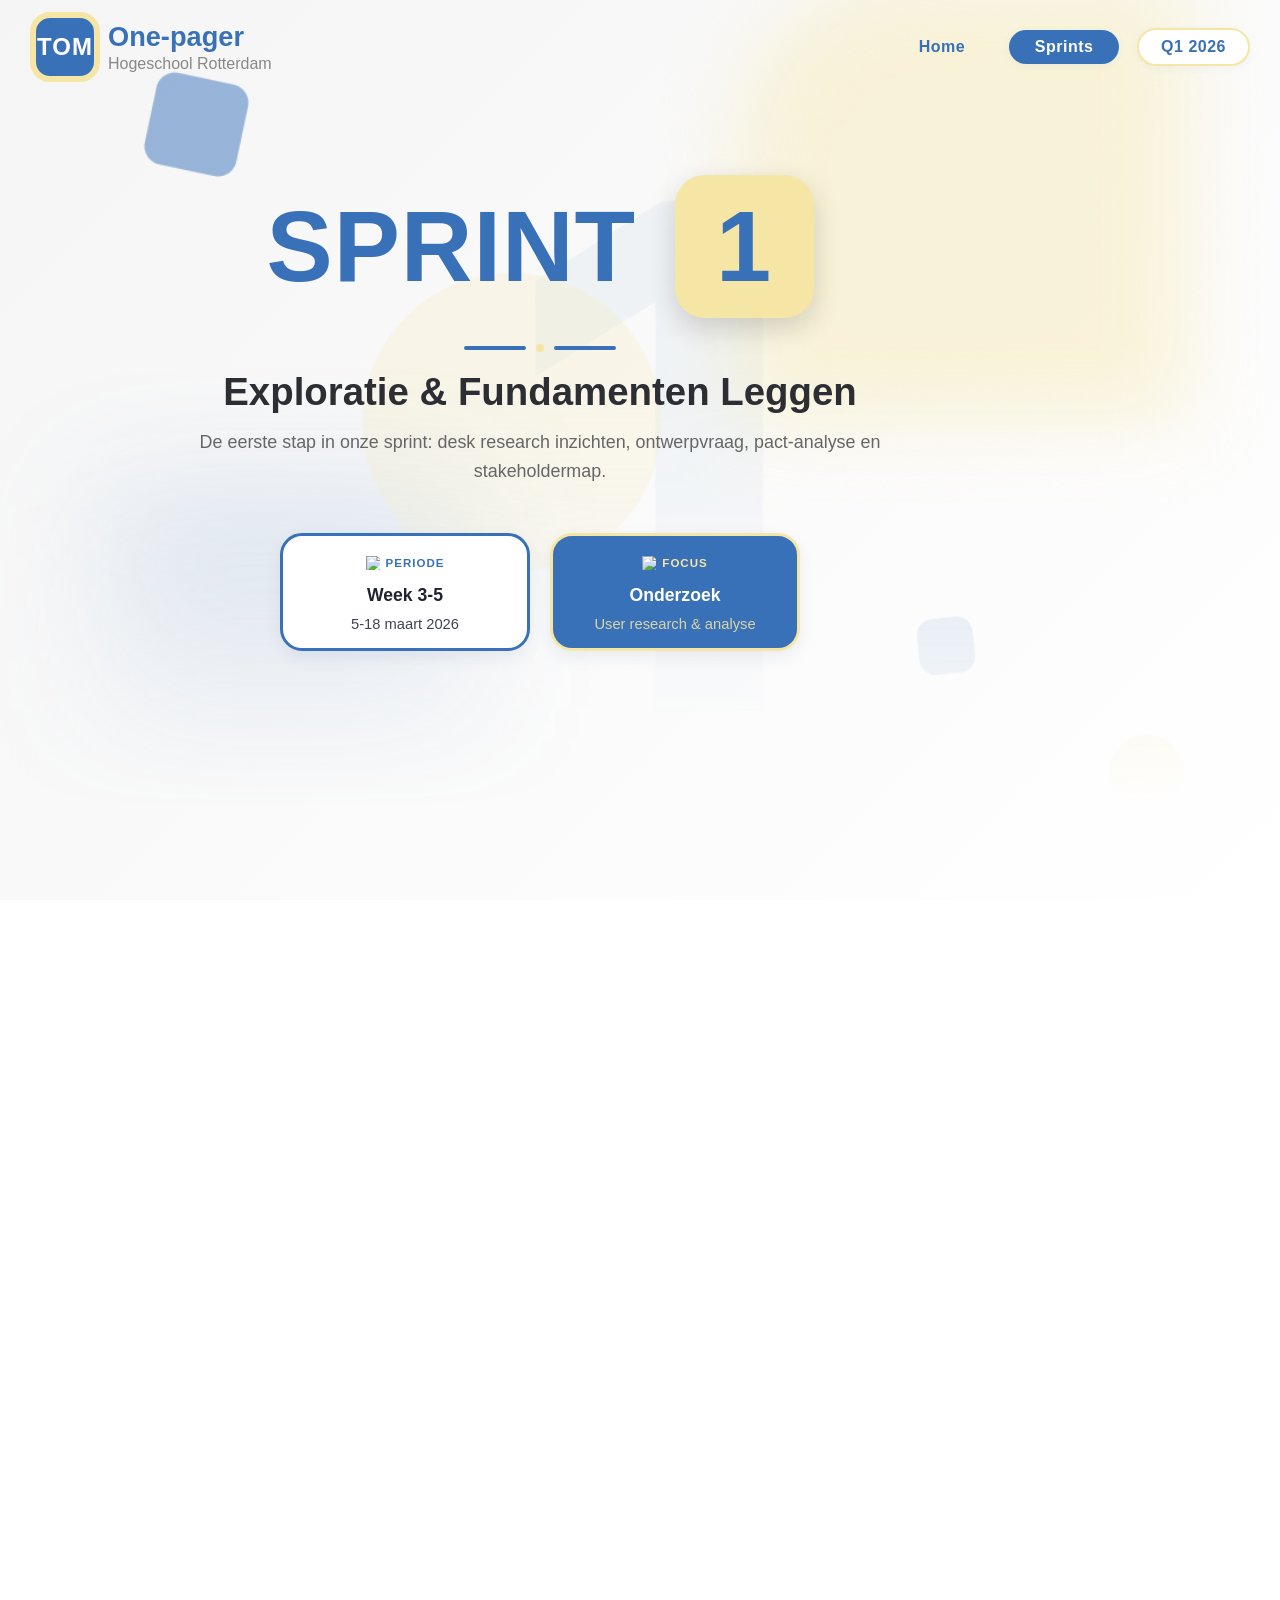
==== commit a5bc634c: "Stakeholder matrix en Tanja interview geschreven" ====
--- a/Sprints/sprint_1.html
+++ b/Sprints/sprint_1.html
@@ -173,7 +173,7 @@
         <section class="sprint4-observation-section" aria-labelledby="stakeholder-title">
             <h2 id="stakeholder-title" class="section-title">Stakeholder Matrix</h2>
             <div class="sprint4-observation-card">
-                <p>Idk wat ik hier moet schrijven erover?</p>
+                <p>Voor dit project is een stakeholderanalyse uitgevoerd in de vorm van een macht-belangenmatrix. Hiermee zijn de verschillende betrokken partijen ingedeeld op basis van hun invloed op het project en hun interesse in de uitkomst. Belangrijke stakeholders zijn onder andere laaggeletterde werkzoekenden, taalscholen zoals NLtraining, initiatieven voor laaggeletterden, werkgevers, het UWV en overheidsinstanties. De analyse hielp ons bepalen hoe we met de verschillende stakeholders moesten omgaan, bijvoorbeeld door hen actief te betrekken, goed te informeren of tevreden te houden gedurende het project.</p>
             </div>
             <figure class="sprint4-probe-image-wrap">
                 <img src="../Images/Stakeholdermatrix_Macht_Belang.png" alt="Stakeholder matrix" class="sprint4-probe-image">
@@ -192,7 +192,7 @@
         <section class="sprint4-observation-section" aria-labelledby="interview3-title">
             <h2 id="interview3-title" class="section-title">Interview Tanja</h2>
             <div class="sprint4-observation-card">
-                <p>Tanja is van Living Without Letters. We hebben haar vragen gesteld over .. MAAK AF IDK WAT HIER MOET</p>
+                <p>Tijdens sprint 1 hebben we een gesprek gehad met Tanja Ubert. Zij is een hogeschooldocent op de Hogeschool Rotterdam en voor haar bordspel Living Without Letters komt ze vaak in contact met laaggeletterden. Tijdens dit gesprek hebben we het gehad over hoe laaggeletterden leven, hoe zij de arbeidsmarkt zien en het verschil tussen moedertaal- en niet-moedertaalsprekers. Wat we vooral hebben geleerd is dat leven onder te lezen mogelijk is door de omgeving goed te onthouden en door hulp te vragen, waardoor laaggeletterdheid onzichtbaar lijkt. Binnen NT2-groep leven mensen echter vooral in kleine en strikte sociale regels met weinig externe contacten, waaronder vrouwen die in hun herkomstland geen onderwijs mochten volgen. Hierdoor is het vinden van hulp  voor hen een stuk moeilijker.</p>
             </div>
         </section>
 
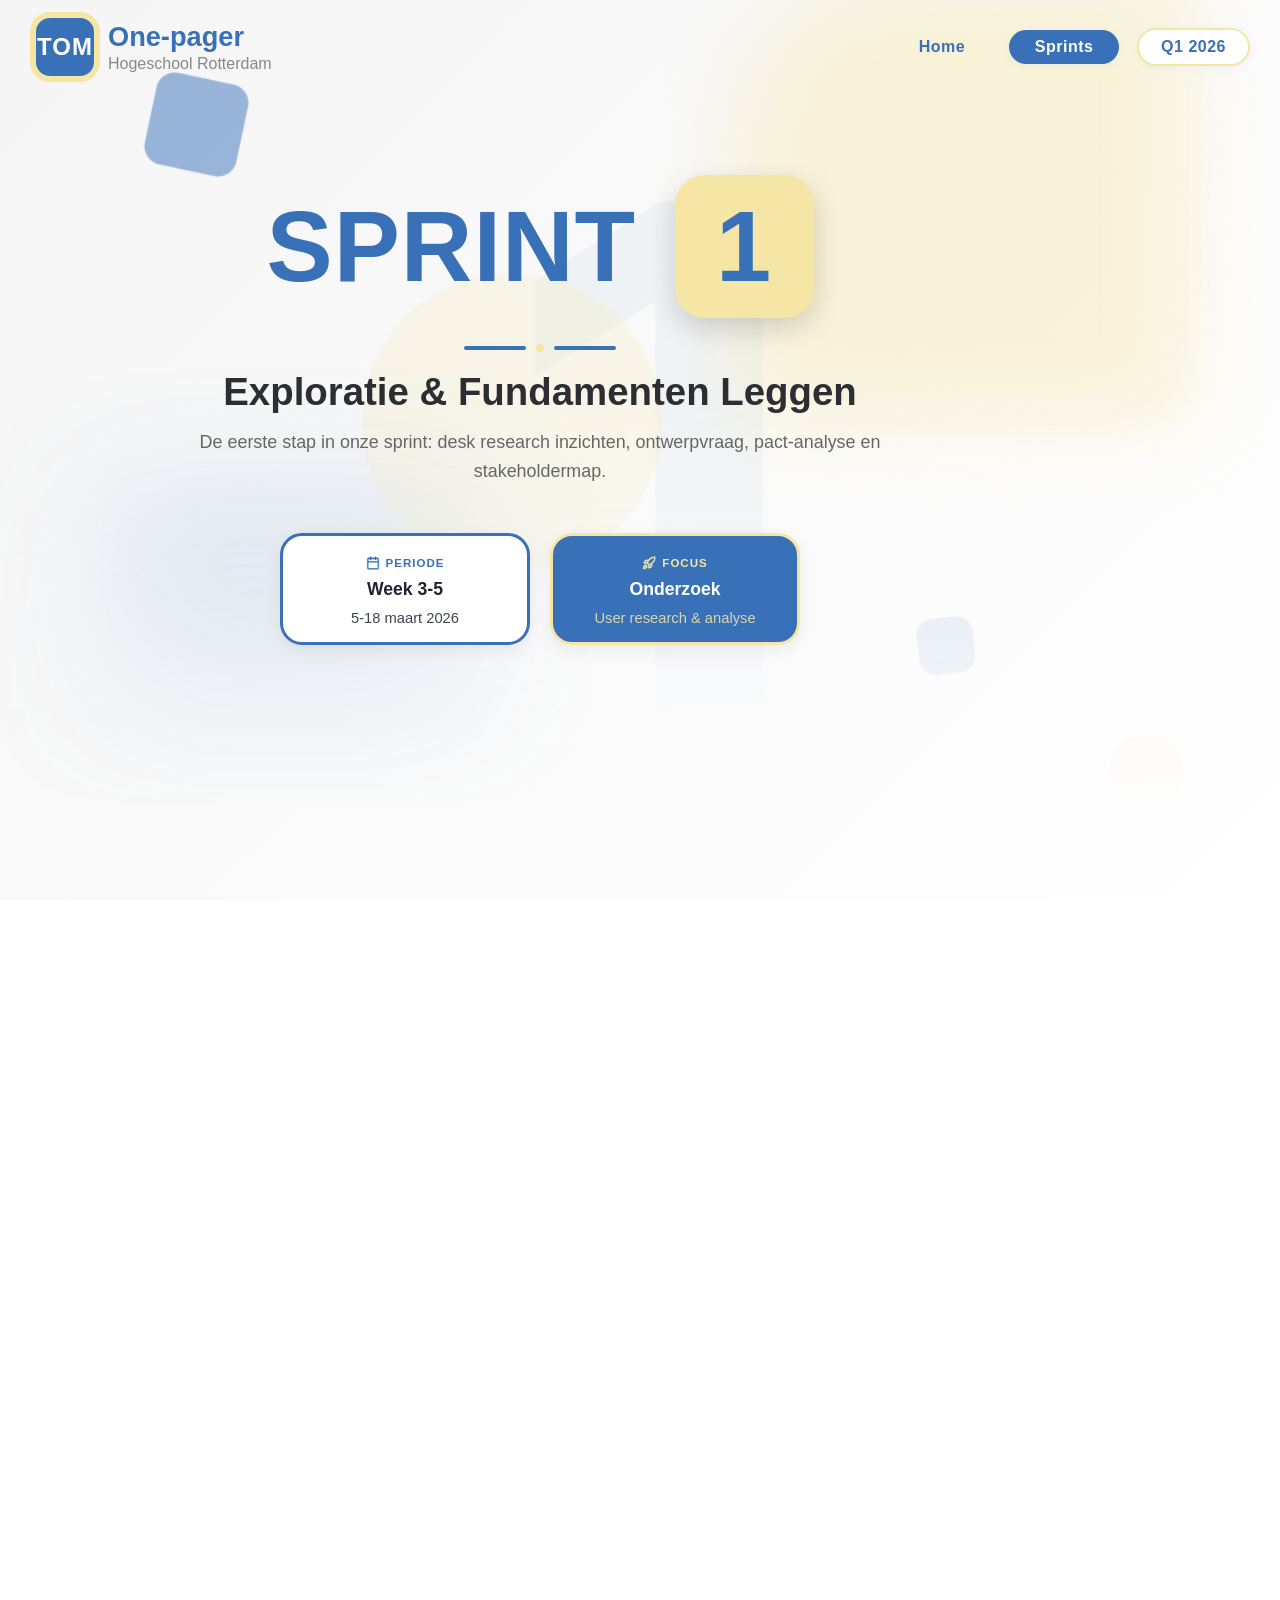
==== commit c23a4b54: "server fix icons" ====
--- a/Sprints/sprint_1.html
+++ b/Sprints/sprint_1.html
@@ -50,7 +50,7 @@
             <div class="sprint-cards">
                 <article class="sprint-card sprint-card-period">
                     <p class="sprint-card-label highlight-blue">
-                        <img src="../images/icons/Container_afspraken_secondairy.png" alt="Periode icoon" class="sprint-card-label-icon">
+                        <img src="../Images/icons/Container_afspraken_secondairy.png" alt="Periode icoon" class="sprint-card-label-icon">
                         Periode
                     </p>
                     <p class="sprint-card-value">Week 3-5</p>
@@ -59,7 +59,7 @@
 
                 <article class="sprint-card sprint-card-focus">
                     <p class="sprint-card-label highlight-yellow">
-						<img src="../images/icons/Container_rocket_secondairy.png" alt="Focus icoon" class="sprint-card-label-icon">
+						<img src="../Images/icons/Container_rocket_secondairy.png" alt="Focus icoon" class="sprint-card-label-icon">
 						Focus
 					</p>
                     <p class="sprint-card-value">Onderzoek</p>
